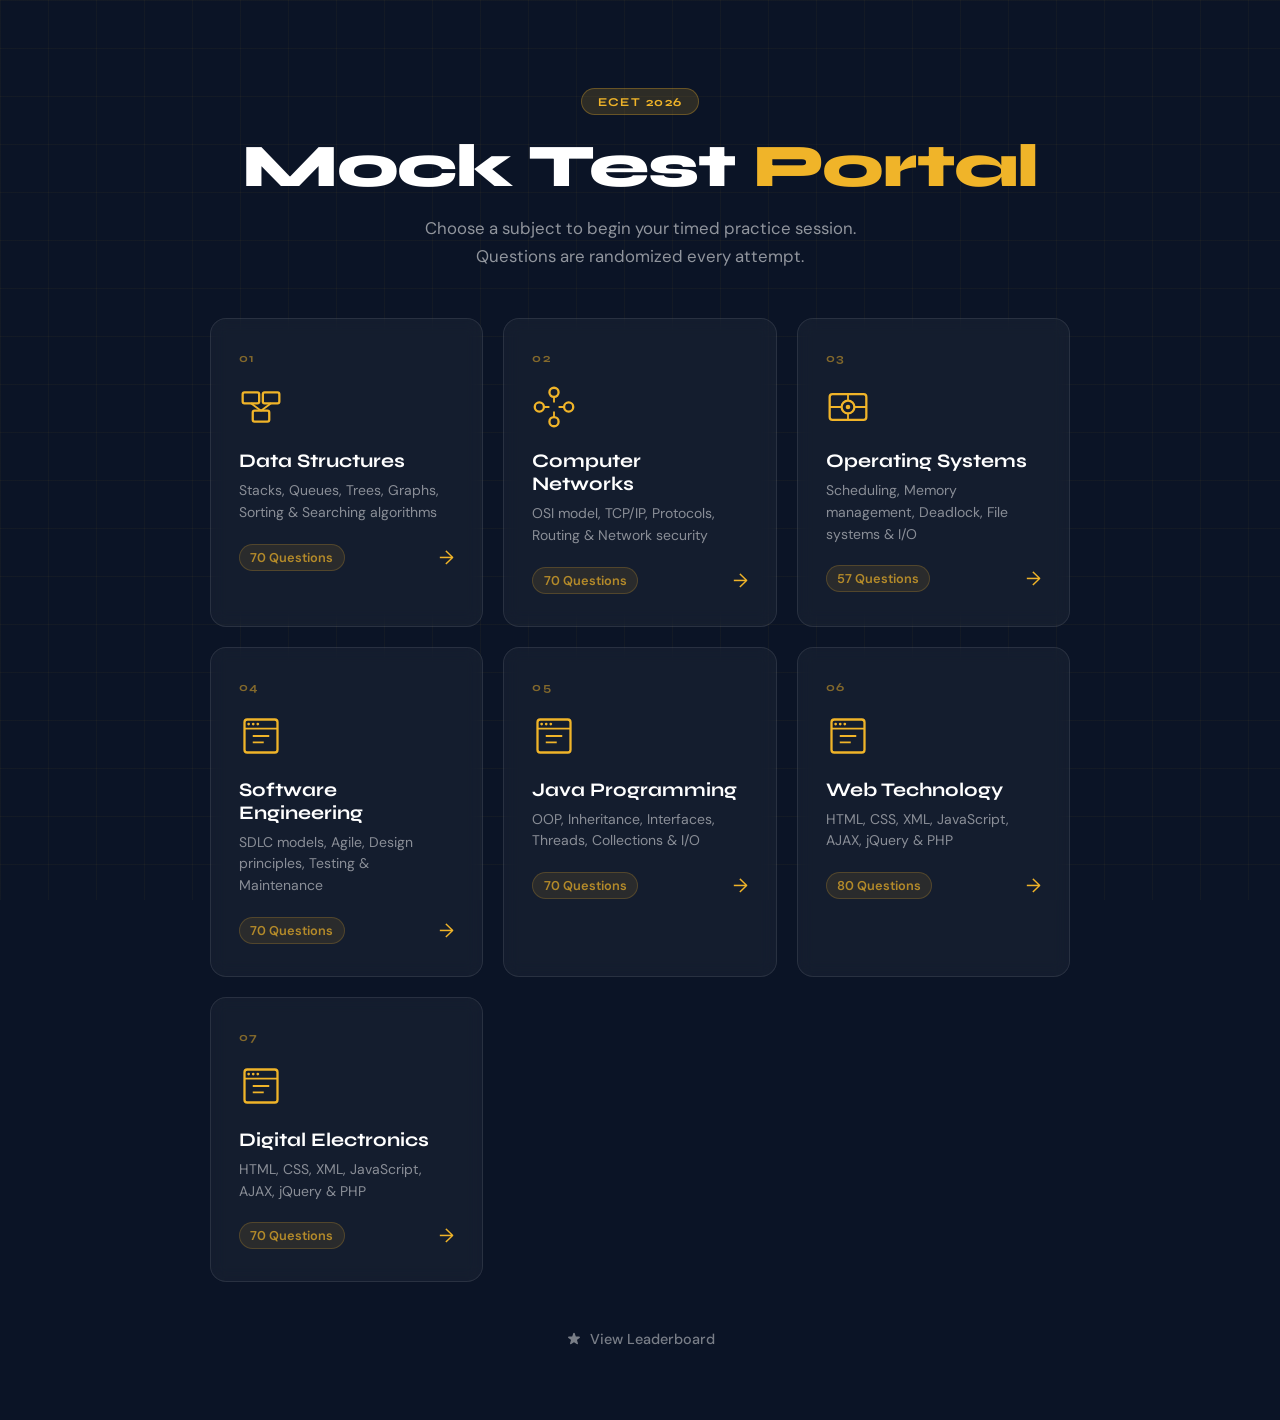
==== index.html @ fc07912e "Update index.html" ====
<!DOCTYPE html>
<html lang="en">
<head>
    <meta charset="UTF-8">
    <meta name="viewport" content="width=device-width, initial-scale=1.0">
    <title>ECET Mock Test 2026</title>
    <link rel="preconnect" href="https://fonts.googleapis.com">
    <link href="https://fonts.googleapis.com/css2?family=Syne:wght@400;600;700;800&family=DM+Sans:wght@300;400;500;600&display=swap" rel="stylesheet">
    <link rel="stylesheet" href="style.css">
</head>
<body class="home-body">

    <div class="grid-overlay"></div>

    <div class="home-container">

        <div class="home-header">
            <div class="badge-tag">ECET 2026</div>
            <h1 class="home-title">Mock Test <span class="accent">Portal</span></h1>
            <p class="home-subtitle">Choose a subject to begin your timed practice session. Questions are randomized every attempt.</p>
        </div>

        <div class="subject-grid">

            <a href="quiz.html?subject=ds" class="subject-card">
                <div class="card-number">01</div>
                <div class="card-icon">
                    <svg viewBox="0 0 48 48" fill="none" xmlns="http://www.w3.org/2000/svg">
                        <rect x="4" y="8" width="18" height="12" rx="2" stroke="currentColor" stroke-width="2.5"/>
                        <rect x="26" y="8" width="18" height="12" rx="2" stroke="currentColor" stroke-width="2.5"/>
                        <rect x="15" y="28" width="18" height="12" rx="2" stroke="currentColor" stroke-width="2.5"/>
                        <line x1="13" y1="20" x2="24" y2="28" stroke="currentColor" stroke-width="2"/>
                        <line x1="35" y1="20" x2="24" y2="28" stroke="currentColor" stroke-width="2"/>
                    </svg>
                </div>
                <div class="card-content">
                    <h2>Data Structures</h2>
                    <p>Stacks, Queues, Trees, Graphs, Sorting &amp; Searching algorithms</p>
                    <div class="card-meta">
                        <span class="q-count">70 Questions</span>
                        <span class="card-arrow">→</span>
                    </div>
                </div>
            </a>

            <a href="quiz.html?subject=cn" class="subject-card">
                <div class="card-number">02</div>
                <div class="card-icon">
                    <svg viewBox="0 0 48 48" fill="none" xmlns="http://www.w3.org/2000/svg">
                        <circle cx="8" cy="24" r="5" stroke="currentColor" stroke-width="2.5"/>
                        <circle cx="40" cy="24" r="5" stroke="currentColor" stroke-width="2.5"/>
                        <circle cx="24" cy="8" r="5" stroke="currentColor" stroke-width="2.5"/>
                        <circle cx="24" cy="40" r="5" stroke="currentColor" stroke-width="2.5"/>
                        <line x1="13" y1="24" x2="19" y2="24" stroke="currentColor" stroke-width="2"/>
                        <line x1="29" y1="24" x2="35" y2="24" stroke="currentColor" stroke-width="2"/>
                        <line x1="24" y1="13" x2="24" y2="19" stroke="currentColor" stroke-width="2"/>
                        <line x1="24" y1="29" x2="24" y2="35" stroke="currentColor" stroke-width="2"/>
                    </svg>
                </div>
                <div class="card-content">
                    <h2>Computer Networks</h2>
                    <p>OSI model, TCP/IP, Protocols, Routing &amp; Network security</p>
                    <div class="card-meta">
                        <span class="q-count">70 Questions</span>
                        <span class="card-arrow">→</span>
                    </div>
                </div>
            </a>

            <a href="quiz.html?subject=os" class="subject-card">
                <div class="card-number">03</div>
                <div class="card-icon">
                    <svg viewBox="0 0 48 48" fill="none" xmlns="http://www.w3.org/2000/svg">
                        <rect x="4" y="10" width="40" height="28" rx="3" stroke="currentColor" stroke-width="2.5"/>
                        <circle cx="24" cy="24" r="7" stroke="currentColor" stroke-width="2.5"/>
                        <circle cx="24" cy="24" r="2.5" fill="currentColor"/>
                        <line x1="24" y1="10" x2="24" y2="17" stroke="currentColor" stroke-width="2"/>
                        <line x1="24" y1="31" x2="24" y2="38" stroke="currentColor" stroke-width="2"/>
                        <line x1="4" y1="24" x2="17" y2="24" stroke="currentColor" stroke-width="2"/>
                        <line x1="31" y1="24" x2="44" y2="24" stroke="currentColor" stroke-width="2"/>
                    </svg>
                </div>
                <div class="card-content">
                    <h2>Operating Systems</h2>
                    <p>Scheduling, Memory management, Deadlock, File systems &amp; I/O</p>
                    <div class="card-meta">
                        <span class="q-count">57 Questions</span>
                        <span class="card-arrow">→</span>
                    </div>
                </div>
            </a>

            <a href="quiz.html?subject=se" class="subject-card">
                <div class="card-number">04</div>
                <div class="card-icon">
                    <svg viewBox="0 0 48 48" fill="none" xmlns="http://www.w3.org/2000/svg">
                        <rect x="6" y="6" width="36" height="36" rx="3" stroke="currentColor" stroke-width="2.5"/>
                        <line x1="6" y1="16" x2="42" y2="16" stroke="currentColor" stroke-width="2"/>
                        <line x1="15" y1="24" x2="33" y2="24" stroke="currentColor" stroke-width="2"/>
                        <line x1="15" y1="31" x2="27" y2="31" stroke="currentColor" stroke-width="2"/>
                        <circle cx="10.5" cy="11" r="1.5" fill="currentColor"/>
                        <circle cx="15.5" cy="11" r="1.5" fill="currentColor"/>
                        <circle cx="20.5" cy="11" r="1.5" fill="currentColor"/>
                    </svg>
                </div>
                <div class="card-content">
                    <h2>Software Engineering</h2>
                    <p>SDLC models, Agile, Design principles, Testing &amp; Maintenance</p>
                    <div class="card-meta">
                        <span class="q-count">70 Questions</span>
                        <span class="card-arrow">→</span>
                    </div>
                </div>
            </a>

            <a href="quiz.html?subject=java" class="subject-card">
                <div class="card-number">05</div>
                <div class="card-icon">
                    <svg viewBox="0 0 48 48" fill="none" xmlns="http://www.w3.org/2000/svg">
                        <rect x="6" y="6" width="36" height="36" rx="3" stroke="currentColor" stroke-width="2.5"/>
                        <line x1="6" y1="16" x2="42" y2="16" stroke="currentColor" stroke-width="2"/>
                        <line x1="15" y1="24" x2="33" y2="24" stroke="currentColor" stroke-width="2"/>
                        <line x1="15" y1="31" x2="27" y2="31" stroke="currentColor" stroke-width="2"/>
                        <circle cx="10.5" cy="11" r="1.5" fill="currentColor"/>
                        <circle cx="15.5" cy="11" r="1.5" fill="currentColor"/>
                        <circle cx="20.5" cy="11" r="1.5" fill="currentColor"/>
                    </svg>
                </div>
                <div class="card-content">
                    <h2>Java Programming</h2>
                    <p>OOP, Inheritance, Interfaces, Threads, Collections &amp; I/O</p>
                    <div class="card-meta">
                        <span class="q-count">70 Questions</span>
                        <span class="card-arrow">→</span>
                    </div>
                </div>
            </a>

            <a href="quiz.html?subject=wt" class="subject-card">
                <div class="card-number">06</div>
                <div class="card-icon">
                    <svg viewBox="0 0 48 48" fill="none" xmlns="http://www.w3.org/2000/svg">
                        <rect x="6" y="6" width="36" height="36" rx="3" stroke="currentColor" stroke-width="2.5"/>
                        <line x1="6" y1="16" x2="42" y2="16" stroke="currentColor" stroke-width="2"/>
                        <line x1="15" y1="24" x2="33" y2="24" stroke="currentColor" stroke-width="2"/>
                        <line x1="15" y1="31" x2="27" y2="31" stroke="currentColor" stroke-width="2"/>
                        <circle cx="10.5" cy="11" r="1.5" fill="currentColor"/>
                        <circle cx="15.5" cy="11" r="1.5" fill="currentColor"/>
                        <circle cx="20.5" cy="11" r="1.5" fill="currentColor"/>
                    </svg>
                </div>
                <div class="card-content">
                    <h2>Web Technology</h2>
                    <p>HTML, CSS, XML, JavaScript, AJAX, jQuery &amp; PHP</p>
                    <div class="card-meta">
                        <span class="q-count">80 Questions</span>
                        <span class="card-arrow">→</span>
                    </div>
                </div>
            </a>

            <a href="quiz.html?subject=de" class="subject-card">
                <div class="card-number">07</div>
                <div class="card-icon">
                    <svg viewBox="0 0 48 48" fill="none" xmlns="http://www.w3.org/2000/svg">
                        <rect x="6" y="6" width="36" height="36" rx="3" stroke="currentColor" stroke-width="2.5"/>
                        <line x1="6" y1="16" x2="42" y2="16" stroke="currentColor" stroke-width="2"/>
                        <line x1="15" y1="24" x2="33" y2="24" stroke="currentColor" stroke-width="2"/>
                        <line x1="15" y1="31" x2="27" y2="31" stroke="currentColor" stroke-width="2"/>
                        <circle cx="10.5" cy="11" r="1.5" fill="currentColor"/>
                        <circle cx="15.5" cy="11" r="1.5" fill="currentColor"/>
                        <circle cx="20.5" cy="11" r="1.5" fill="currentColor"/>
                    </svg>
                </div>
                <div class="card-content">
                    <h2>Digital Electronics</h2>
                    <p>HTML, CSS, XML, JavaScript, AJAX, jQuery &amp; PHP</p>
                    <div class="card-meta">
                        <span class="q-count">70 Questions</span>
                        <span class="card-arrow">→</span>
                    </div>
                </div>
            </a>

        </div>

        <div class="home-footer">
            <a href="leaderboard.html" class="leaderboard-link">
                <svg viewBox="0 0 20 20" fill="currentColor" width="16" height="16"><path d="M9.049 2.927c.3-.921 1.603-.921 1.902 0l1.07 3.292a1 1 0 00.95.69h3.462c.969 0 1.371 1.24.588 1.81l-2.8 2.034a1 1 0 00-.364 1.118l1.07 3.292c.3.921-.755 1.688-1.54 1.118l-2.8-2.034a1 1 0 00-1.175 0l-2.8 2.034c-.784.57-1.838-.197-1.539-1.118l1.07-3.292a1 1 0 00-.364-1.118L2.98 8.72c-.783-.57-.38-1.81.588-1.81h3.461a1 1 0 00.951-.69l1.07-3.292z"/></svg>
                View Leaderboard
            </a>
        </div>

    </div>

    <script>
        // Staggered card entrance animation
        document.querySelectorAll('.subject-card').forEach((card, i) => {
            card.style.animationDelay = `${i * 0.12}s`;
        });
    </script>
</body>
</html>
---- style.css ----
/* ============================================================
   ECET Mock Test — Style System
   Aesthetic: Academic Precision × Modern Tech
   Fonts: Syne (display) + DM Sans (body)
   Colors: Midnight navy + Amber gold accent
   ============================================================ */

:root {
    --navy-900: #0b1426;
    --navy-800: #112240;
    --navy-700: #1a3358;
    --navy-600: #234475;
    --navy-500: #2d5590;
    --navy-400: #4a7ab5;
    --gold:     #f0b429;
    --gold-lt:  #ffd166;
    --cream:    #f9f6f0;
    --white:    #ffffff;
    --gray-50:  #f8fafc;
    --gray-100: #f0f4f8;
    --gray-200: #e2e8f0;
    --gray-300: #cbd5e1;
    --gray-500: #64748b;
    --gray-700: #334155;
    --green:    #16a34a;
    --green-bg: #dcfce7;
    --red:      #dc2626;
    --red-bg:   #fee2e2;
    --shadow-sm: 0 1px 3px rgba(11,20,38,.08), 0 1px 2px rgba(11,20,38,.06);
    --shadow-md: 0 4px 16px rgba(11,20,38,.12), 0 2px 6px rgba(11,20,38,.08);
    --shadow-lg: 0 12px 40px rgba(11,20,38,.18), 0 4px 12px rgba(11,20,38,.1);
    --radius-sm: 6px;
    --radius-md: 10px;
    --radius-lg: 16px;
    --radius-xl: 24px;
}

*, *::before, *::after {
    box-sizing: border-box;
    margin: 0;
    padding: 0;
}

html { scroll-behavior: smooth; }

body {
    font-family: 'DM Sans', -apple-system, sans-serif;
    background: var(--navy-900);
    min-height: 100vh;
    color: var(--gray-700);
    -webkit-font-smoothing: antialiased;
}

/* ── Grid overlay background ─────────────────────────────── */
.grid-overlay {
    position: fixed;
    inset: 0;
    background-image:
        linear-gradient(rgba(240,180,41,0.04) 1px, transparent 1px),
        linear-gradient(90deg, rgba(240,180,41,0.04) 1px, transparent 1px);
    background-size: 48px 48px;
    pointer-events: none;
    z-index: 0;
}

/* ── HOME PAGE ───────────────────────────────────────────── */
.home-body {
    display: flex;
    align-items: flex-start;
    justify-content: center;
    padding: 3rem 1.5rem 4rem;
}

.home-container {
    position: relative;
    z-index: 1;
    max-width: 860px;
    width: 100%;
}

.home-header {
    text-align: center;
    padding: 2.5rem 0 3rem;
    animation: fadeUp 0.5s ease both;
}

.badge-tag {
    display: inline-block;
    background: rgba(240,180,41,0.15);
    color: var(--gold);
    border: 1px solid rgba(240,180,41,0.3);
    font-family: 'Syne', sans-serif;
    font-size: 0.75rem;
    font-weight: 700;
    letter-spacing: 0.12em;
    text-transform: uppercase;
    padding: 0.35rem 1rem;
    border-radius: 100px;
    margin-bottom: 1.25rem;
}

.home-title {
    font-family: 'Syne', sans-serif;
    font-size: clamp(2.4rem, 5vw, 3.8rem);
    font-weight: 800;
    color: var(--white);
    line-height: 1.05;
    letter-spacing: -0.02em;
    margin-bottom: 1rem;
}

.home-title .accent {
    color: var(--gold);
    position: relative;
}

.home-subtitle {
    font-size: 1.05rem;
    color: rgba(255,255,255,0.55);
    max-width: 440px;
    margin: 0 auto;
    line-height: 1.65;
}

/* ── Subject Cards ───────────────────────────────────────── */
.subject-grid {
    display: grid;
    grid-template-columns: repeat(auto-fit, minmax(250px, 1fr));
    gap: 1.25rem;
    margin-bottom: 2.5rem;
}

.subject-card {
    position: relative;
    background: rgba(255,255,255,0.04);
    border: 1px solid rgba(255,255,255,0.09);
    border-radius: var(--radius-lg);
    padding: 2rem 1.75rem;
    text-decoration: none;
    color: var(--white);
    display: flex;
    flex-direction: column;
    gap: 1.25rem;
    overflow: hidden;
    transition: transform 0.25s ease, border-color 0.25s ease, background 0.25s ease;
    animation: fadeUp 0.5s ease both;
    backdrop-filter: blur(8px);
}

.subject-card::before {
    content: '';
    position: absolute;
    top: 0; left: 0; right: 0;
    height: 3px;
    background: linear-gradient(90deg, var(--gold), var(--gold-lt));
    opacity: 0;
    transition: opacity 0.25s ease;
}

.subject-card:hover {
    transform: translateY(-5px);
    border-color: rgba(240,180,41,0.3);
    background: rgba(255,255,255,0.07);
}

.subject-card:hover::before { opacity: 1; }

.card-number {
    font-family: 'Syne', sans-serif;
    font-size: 0.75rem;
    font-weight: 700;
    letter-spacing: 0.1em;
    color: rgba(240,180,41,0.5);
}

.card-icon {
    width: 44px;
    height: 44px;
    color: var(--gold);
}
.card-icon svg { width: 100%; height: 100%; }

.card-content h2 {
    font-family: 'Syne', sans-serif;
    font-size: 1.2rem;
    font-weight: 700;
    color: var(--white);
    margin-bottom: 0.5rem;
}

.card-content p {
    font-size: 0.875rem;
    color: rgba(255,255,255,0.5);
    line-height: 1.55;
    margin-bottom: 1.25rem;
}

.card-meta {
    display: flex;
    align-items: center;
    justify-content: space-between;
}

.q-count {
    font-size: 0.8rem;
    font-weight: 600;
    color: rgba(240,180,41,0.7);
    background: rgba(240,180,41,0.1);
    padding: 0.25rem 0.65rem;
    border-radius: 100px;
    border: 1px solid rgba(240,180,41,0.2);
}

.card-arrow {
    font-size: 1.2rem;
    color: var(--gold);
    transition: transform 0.2s ease;
}
.subject-card:hover .card-arrow { transform: translateX(4px); }

.home-footer {
    text-align: center;
}

.leaderboard-link {
    display: inline-flex;
    align-items: center;
    gap: 0.5rem;
    color: rgba(255,255,255,0.45);
    text-decoration: none;
    font-size: 0.9rem;
    font-weight: 500;
    transition: color 0.2s;
    padding: 0.5rem 1rem;
    border-radius: var(--radius-sm);
}
.leaderboard-link:hover { color: var(--gold); }

/* ── QUIZ PAGE LAYOUT ────────────────────────────────────── */
body:not(.home-body) {
    padding: 2rem 1rem 4rem;
    display: block;
    background: var(--gray-50);
}

.container {
    max-width: 780px;
    width: 100%;
    margin: 0 auto;
}

/* ── Header (quiz) ───────────────────────────────────────── */
header {
    background: var(--navy-900);
    border-radius: var(--radius-lg);
    padding: 1.75rem 2rem 1.5rem;
    margin-bottom: 2rem;
    box-shadow: var(--shadow-lg);
    position: relative;
    overflow: hidden;
}

header::after {
    content: '';
    position: absolute;
    top: 0; right: 0;
    width: 200px; height: 200px;
    background: radial-gradient(circle at top right, rgba(240,180,41,0.12), transparent 70%);
    pointer-events: none;
}

.back-link {
    display: inline-block;
    color: rgba(255,255,255,0.4);
    text-decoration: none;
    font-size: 0.85rem;
    font-weight: 500;
    margin-bottom: 1rem;
    transition: color 0.2s;
}
.back-link:hover { color: var(--gold); }

.header-inner h1 {
    font-family: 'Syne', sans-serif;
    font-size: 1.6rem;
    font-weight: 800;
    color: var(--white);
    letter-spacing: -0.02em;
    margin-bottom: 0.25rem;
}

.header-inner p {
    color: rgba(255,255,255,0.5);
    font-size: 0.9rem;
    margin-bottom: 1.25rem;
}

.progress-bar-wrap {
    display: flex;
    align-items: center;
    gap: 1rem;
}

.progress-bar-track {
    flex: 1;
    height: 6px;
    background: rgba(255,255,255,0.1);
    border-radius: 100px;
    overflow: hidden;
}

.progress-bar-fill {
    height: 100%;
    background: linear-gradient(90deg, var(--gold), var(--gold-lt));
    border-radius: 100px;
    width: 0%;
    transition: width 0.4s ease;
}

.progress-text {
    color: rgba(255,255,255,0.45);
    font-size: 0.8rem;
    font-weight: 500;
    white-space: nowrap;
}

/* ── Question Cards ──────────────────────────────────────── */
.question-card {
    background: var(--white);
    border-radius: var(--radius-md);
    padding: 1.75rem;
    margin-bottom: 1.25rem;
    box-shadow: var(--shadow-sm);
    border: 1px solid var(--gray-100);
    border-left: 4px solid var(--navy-500);
    animation: fadeUp 0.4s ease both;
    transition: box-shadow 0.2s, transform 0.2s;
}

.question-card:hover {
    box-shadow: var(--shadow-md);
    transform: translateY(-1px);
}

.question-title {
    font-family: 'Syne', sans-serif;
    font-size: 1rem;
    font-weight: 600;
    color: var(--navy-800);
    margin-bottom: 1.1rem;
    line-height: 1.5;
}

.option-label {
    display: flex;
    align-items: center;
    padding: 0.75rem 1rem;
    margin-bottom: 0.5rem;
    border: 1.5px solid var(--gray-200);
    border-radius: var(--radius-sm);
    cursor: pointer;
    font-size: 0.95rem;
    color: var(--gray-700);
    transition: background 0.15s, border-color 0.15s;
    background: var(--gray-50);
    user-select: none;
}

.option-label:hover {
    background: #eef4ff;
    border-color: var(--navy-400);
    color: var(--navy-800);
}

.option-label input[type="radio"] {
    margin-right: 12px;
    accent-color: var(--navy-600);
    transform: scale(1.2);
    cursor: pointer;
    flex-shrink: 0;
}

.option-label:has(input:checked) {
    background: #e8f0ff;
    border-color: var(--navy-600);
    color: var(--navy-800);
    font-weight: 500;
}

/* ── Actions / Submit ────────────────────────────────────── */
.actions {
    margin-top: 2rem;
    padding-top: 2rem;
    border-top: 1px solid var(--gray-200);
}

.btn {
    display: inline-flex;
    align-items: center;
    justify-content: center;
    gap: 0.6rem;
    padding: 0.9rem 2rem;
    border: none;
    border-radius: var(--radius-md);
    font-family: 'Syne', sans-serif;
    font-size: 1rem;
    font-weight: 700;
    letter-spacing: 0.02em;
    cursor: pointer;
    transition: all 0.2s ease;
    text-decoration: none;
    width: 100%;
}

.primary-btn {
    background: linear-gradient(135deg, var(--navy-700), var(--navy-600));
    color: var(--white);
    box-shadow: 0 4px 16px rgba(11,20,38,0.25);
}

.primary-btn:hover {
    background: linear-gradient(135deg, var(--navy-600), var(--navy-500));
    transform: translateY(-2px);
    box-shadow: 0 8px 24px rgba(11,20,38,0.3);
}

.secondary-btn {
    background: var(--gray-100);
    color: var(--gray-700);
    border: 1.5px solid var(--gray-200);
}

.secondary-btn:hover {
    background: var(--gray-200);
    transform: translateY(-1px);
}

/* ── Result Page ─────────────────────────────────────────── */
.score-display {
    text-align: center;
    margin: 2.5rem 0;
}

.score-display .score-number {
    font-family: 'Syne', sans-serif;
    font-size: clamp(3rem, 8vw, 5rem);
    font-weight: 800;
    color: var(--navy-800);
    display: block;
    line-height: 1;
}

.score-display .score-label {
    font-size: 0.9rem;
    color: var(--gray-500);
    margin-top: 0.5rem;
    font-weight: 500;
}

.score-badge {
    display: inline-block;
    font-family: 'Syne', sans-serif;
    font-size: 0.8rem;
    font-weight: 700;
    letter-spacing: 0.08em;
    text-transform: uppercase;
    padding: 0.4rem 1rem;
    border-radius: 100px;
    margin-top: 0.75rem;
}
.score-badge.great { background: var(--green-bg); color: var(--green); }
.score-badge.good  { background: #fef9c3; color: #854d0e; }
.score-badge.retry { background: var(--red-bg); color: var(--red); }

.result-form {
    background: var(--gray-50);
    border: 1.5px solid var(--gray-200);
    border-radius: var(--radius-md);
    padding: 1.75rem;
    margin: 1.5rem 0;
}

.result-form label {
    display: block;
    font-weight: 600;
    color: var(--navy-800);
    margin-bottom: 0.75rem;
    font-size: 0.95rem;
}

.name-input {
    width: 100%;
    padding: 0.85rem 1rem;
    font-family: 'DM Sans', sans-serif;
    font-size: 1rem;
    border: 1.5px solid var(--gray-200);
    border-radius: var(--radius-sm);
    outline: none;
    transition: border-color 0.2s;
    background: var(--white);
    color: var(--gray-700);
    margin-bottom: 1.25rem;
}
.name-input:focus { border-color: var(--navy-500); }

/* ── Page Container (non-home) ───────────────────────────── */
.page-container {
    max-width: 800px;
    width: 100%;
    margin: 0 auto;
    background: var(--white);
    border-radius: var(--radius-lg);
    box-shadow: var(--shadow-lg);
    overflow: hidden;
}

.page-header {
    background: var(--navy-900);
    padding: 2rem 2.5rem;
    position: relative;
    overflow: hidden;
}

.page-header::after {
    content: '';
    position: absolute;
    bottom: -30px; right: -30px;
    width: 180px; height: 180px;
    background: radial-gradient(circle, rgba(240,180,41,0.15), transparent 70%);
    pointer-events: none;
}

.page-header h1 {
    font-family: 'Syne', sans-serif;
    font-size: 1.75rem;
    font-weight: 800;
    color: var(--white);
    letter-spacing: -0.02em;
}

.page-header p {
    color: rgba(255,255,255,0.5);
    margin-top: 0.4rem;
    font-size: 0.9rem;
}

.page-body {
    padding: 2rem 2.5rem;
}

/* ── Leaderboard Table ───────────────────────────────────── */
table {
    width: 100%;
    border-collapse: separate;
    border-spacing: 0;
    border-radius: var(--radius-md);
    overflow: hidden;
    margin-top: 1.5rem;
    border: 1.5px solid var(--gray-200);
}

th, td {
    padding: 1rem 1.25rem;
    text-align: left;
    font-size: 0.9rem;
}

th {
    background: var(--navy-800);
    color: rgba(255,255,255,0.8);
    font-family: 'Syne', sans-serif;
    font-weight: 600;
    font-size: 0.8rem;
    letter-spacing: 0.05em;
    text-transform: uppercase;
}

td { border-bottom: 1px solid var(--gray-100); color: var(--gray-700); }

tr:last-child td { border-bottom: none; }

tr.user-row {
    cursor: pointer;
    transition: background 0.15s;
}
tr.user-row:hover { background: var(--gray-50); }

.rank-cell {
    font-family: 'Syne', sans-serif;
    font-weight: 700;
    color: var(--navy-600);
}

.rank-1 .rank-cell { color: #d4a017; }
.rank-2 .rank-cell { color: var(--gray-500); }
.rank-3 .rank-cell { color: #b87333; }

.subject-chip {
    display: inline-block;
    background: var(--gray-100);
    color: var(--gray-500);
    font-size: 0.75rem;
    font-weight: 500;
    padding: 0.2rem 0.6rem;
    border-radius: 100px;
}

/* ── Analysis Section ────────────────────────────────────── */
.analysis-wrapper {
    display: none;
    margin-top: 2.5rem;
    padding-top: 2rem;
    border-top: 2px dashed var(--gray-200);
    animation: fadeUp 0.4s ease both;
}

.analysis-wrapper.show { display: block; }

.analysis-wrapper h2 {
    font-family: 'Syne', sans-serif;
    font-size: 1.15rem;
    font-weight: 700;
    color: var(--navy-800);
    margin-bottom: 1.25rem;
}

.tabs {
    display: flex;
    gap: 8px;
    margin-bottom: 1.5rem;
    flex-wrap: wrap;
}

.tab-btn {
    padding: 0.5rem 1.1rem;
    border: 1.5px solid var(--gray-200);
    background: var(--white);
    color: var(--gray-500);
    border-radius: 100px;
    cursor: pointer;
    font-family: 'DM Sans', sans-serif;
    font-weight: 600;
    font-size: 0.875rem;
    transition: all 0.2s;
}

.tab-btn.active {
    background: var(--navy-800);
    color: var(--white);
    border-color: var(--navy-800);
}

.tab-btn:hover:not(.active) {
    border-color: var(--navy-400);
    color: var(--navy-600);
}

/* ── Analysis Cards ──────────────────────────────────────── */
.analysis-card {
    background: var(--white);
    border: 1.5px solid var(--gray-100);
    border-radius: var(--radius-md);
    padding: 1.5rem;
    margin-bottom: 1rem;
    box-shadow: var(--shadow-sm);
    border-left: 4px solid var(--navy-400);
}

/* ── Option states (analysis) ────────────────────────────── */
.opt-correct {
    background: var(--green-bg) !important;
    border-color: #86efac !important;
    color: #14532d !important;
    font-weight: 600;
}
.opt-wrong {
    background: var(--red-bg) !important;
    border-color: #fca5a5 !important;
    color: #7f1d1d !important;
    font-weight: 600;
}
.opt-gray {
    background: var(--gray-100) !important;
    border-color: var(--gray-200) !important;
    color: var(--gray-500) !important;
}

/* ── Animations ──────────────────────────────────────────── */
@keyframes fadeUp {
    from { opacity: 0; transform: translateY(18px); }
    to   { opacity: 1; transform: translateY(0); }
}

/* ── Responsive ──────────────────────────────────────────── */
@media (max-width: 600px) {
    .home-body { padding: 2rem 1rem 3rem; }
    .subject-grid { grid-template-columns: 1fr; }
    .page-header { padding: 1.5rem; }
    .page-body { padding: 1.25rem 1.5rem; }
    header { padding: 1.25rem 1.25rem 1rem; }
    .question-card { padding: 1.25rem; }
    .btn { font-size: 0.95rem; }
}
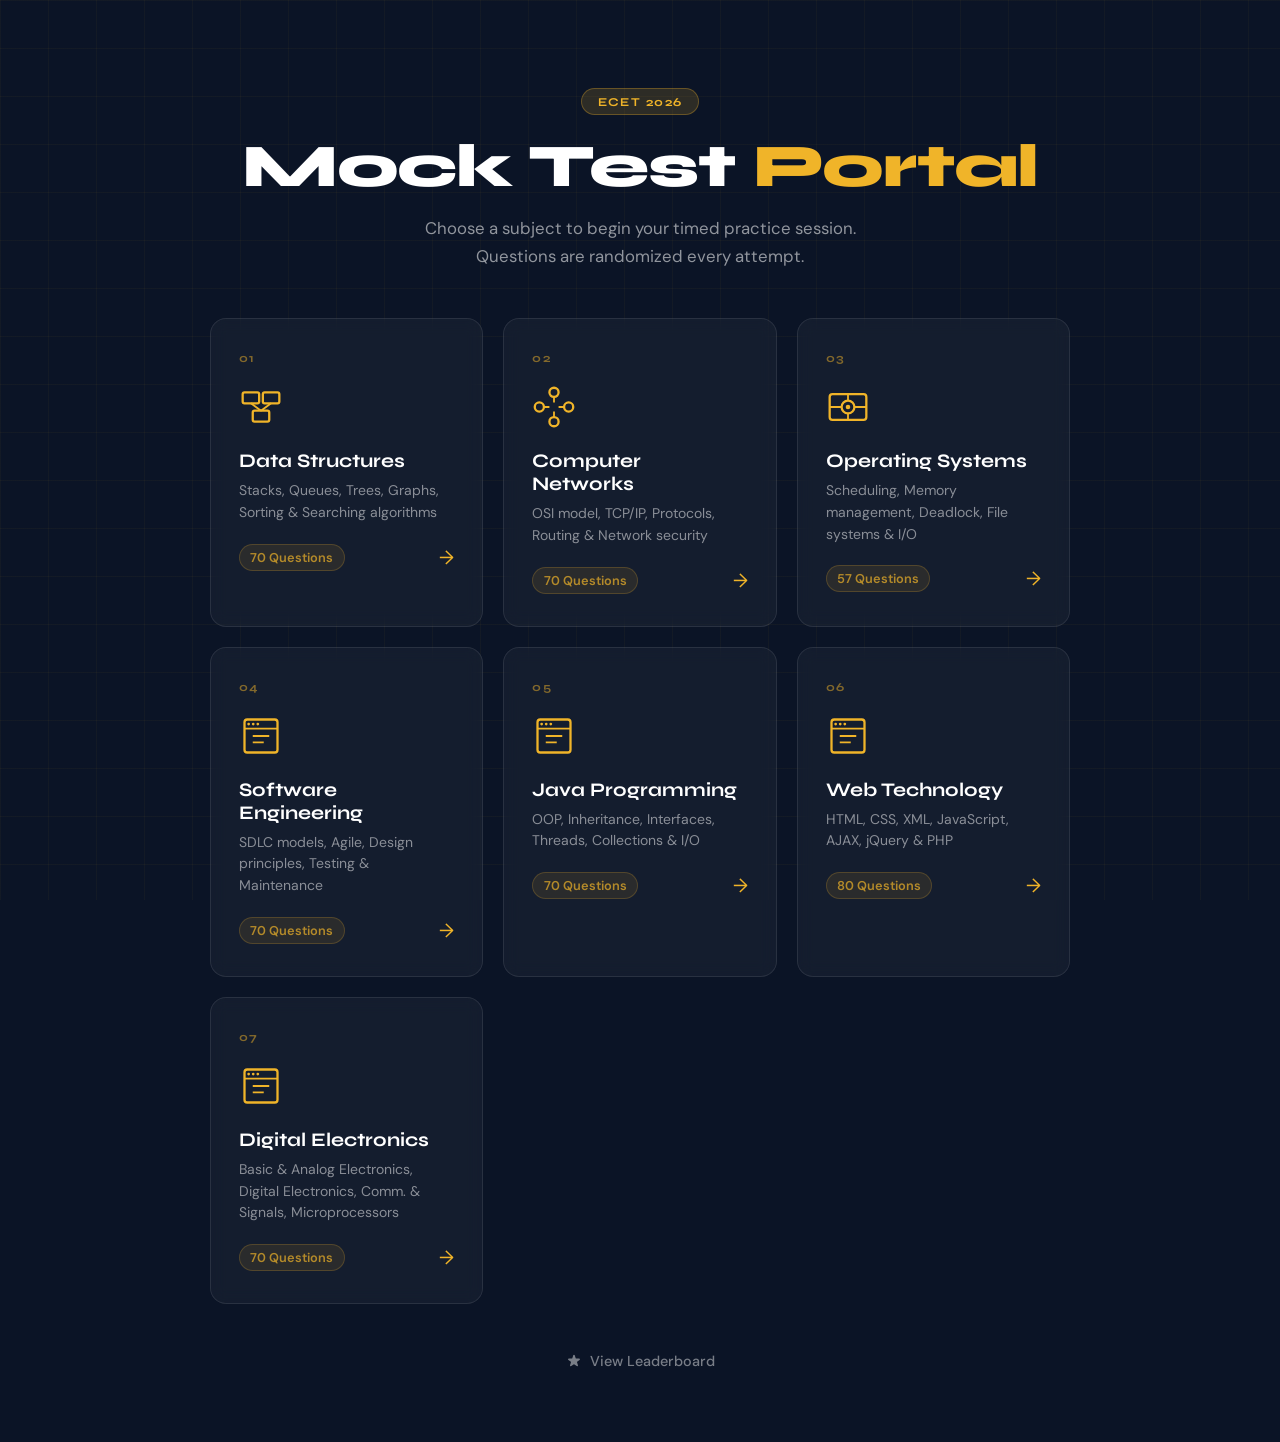
==== commit 5e571530: "Update index.html" ====
--- a/index.html
+++ b/index.html
@@ -174,7 +174,7 @@
                 </div>
                 <div class="card-content">
                     <h2>Digital Electronics</h2>
-                    <p>HTML, CSS, XML, JavaScript, AJAX, jQuery &amp; PHP</p>
+                    <p>Basic &amp; Analog Electronics, Digital Electronics, Comm. &amp; Signals, Microprocessors</p>
                     <div class="card-meta">
                         <span class="q-count">70 Questions</span>
                         <span class="card-arrow">→</span>
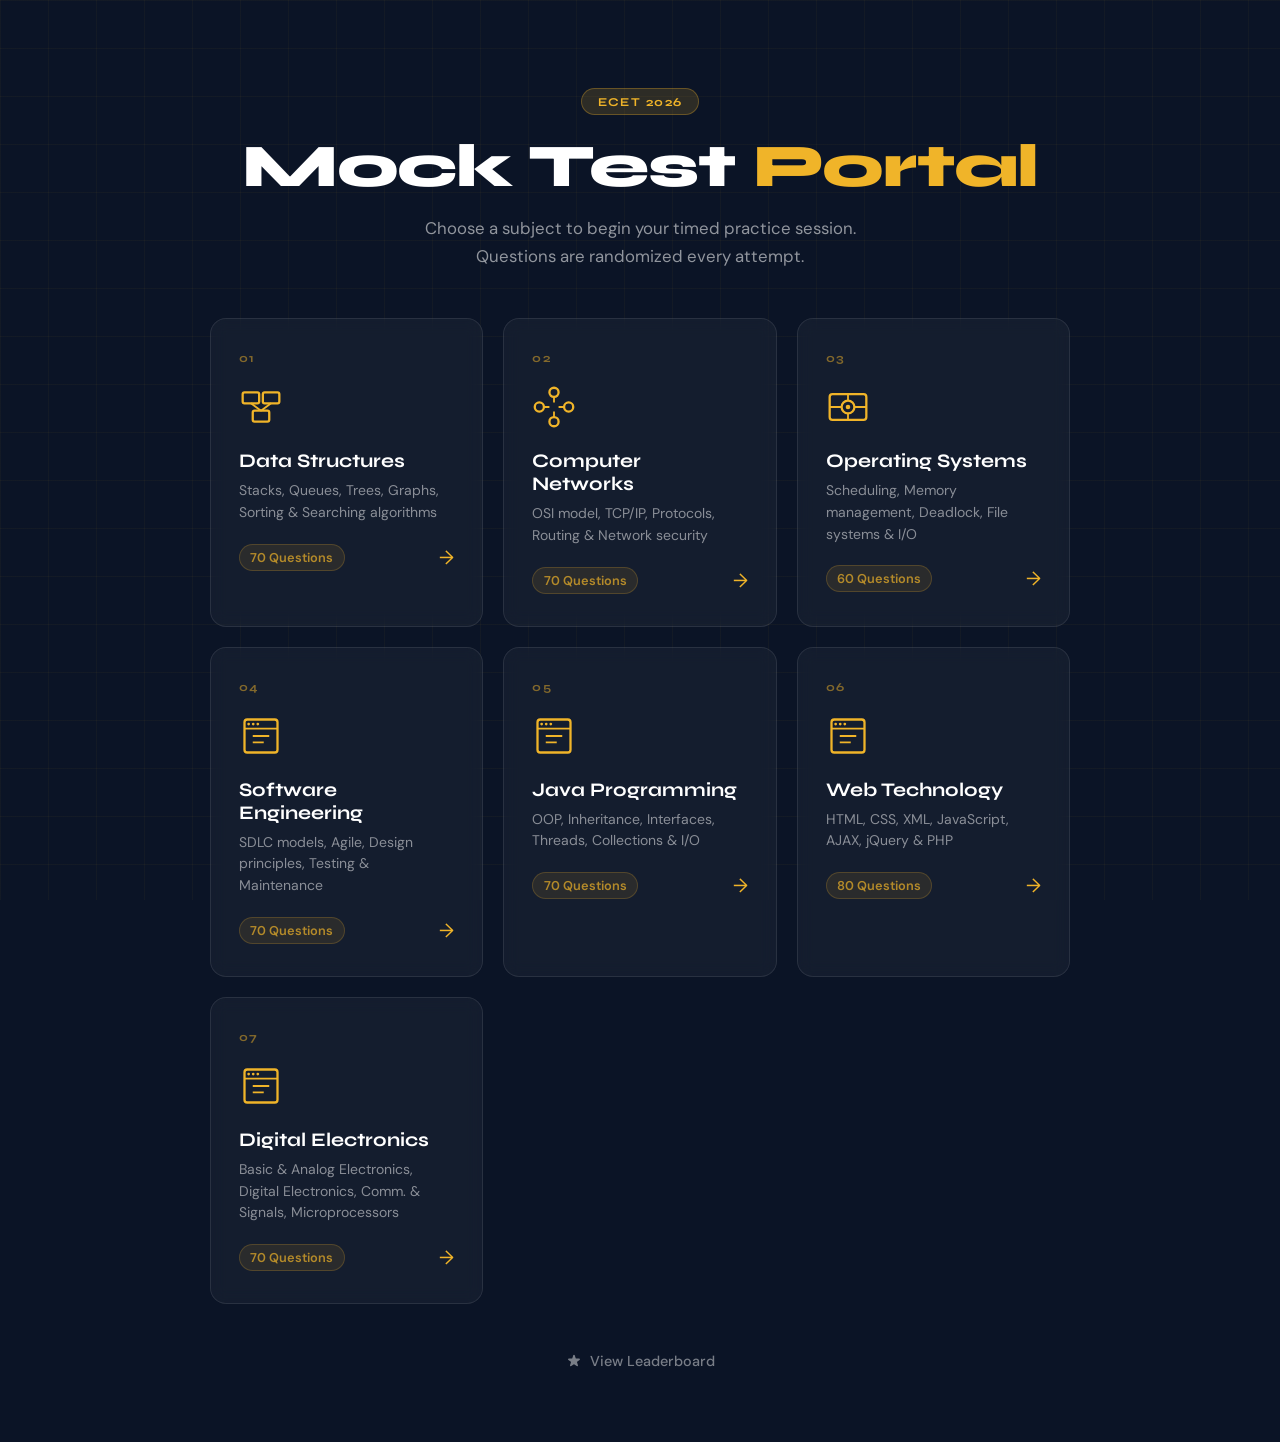
==== commit f20ed89a: "Update index.html" ====
--- a/index.html
+++ b/index.html
@@ -84,7 +84,7 @@
                     <h2>Operating Systems</h2>
                     <p>Scheduling, Memory management, Deadlock, File systems &amp; I/O</p>
                     <div class="card-meta">
-                        <span class="q-count">57 Questions</span>
+                        <span class="q-count">60 Questions</span>
                         <span class="card-arrow">→</span>
                     </div>
                 </div>
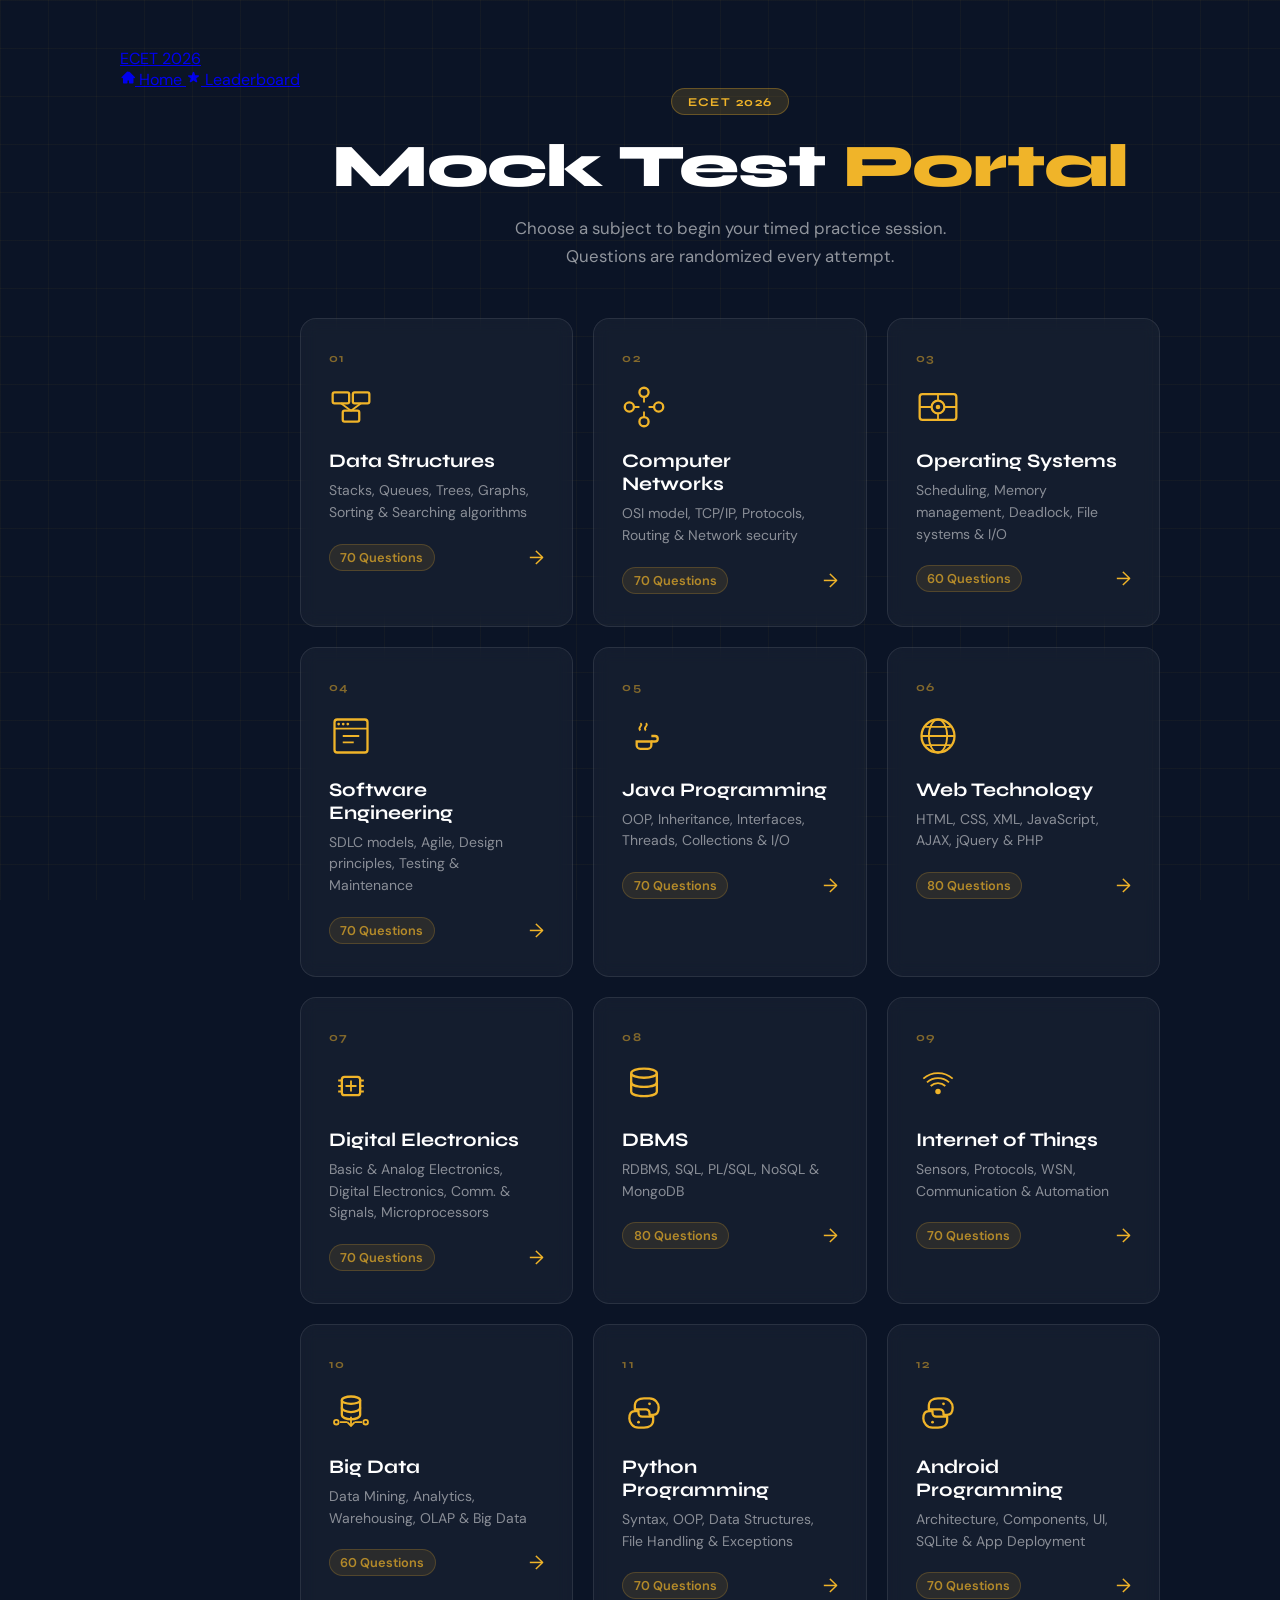
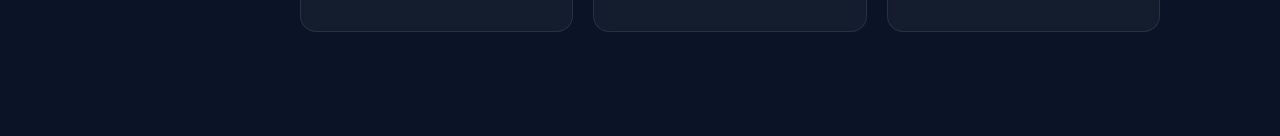
==== commit 5ed78eb1: "Update index.html" ====
--- a/index.html
+++ b/index.html
@@ -10,6 +10,22 @@
 </head>
 <body class="home-body">
 
+    <nav class="site-nav">
+        <div class="site-nav-inner">
+            <a href="index.html" class="site-nav-logo">ECET <span>2026</span></a>
+            <div class="site-nav-links">
+                <a href="index.html" class="nav-link active">
+                    <svg viewBox="0 0 20 20" fill="currentColor" width="15" height="15"><path d="M10.707 2.293a1 1 0 00-1.414 0l-7 7a1 1 0 001.414 1.414L4 10.414V17a1 1 0 001 1h4a1 1 0 001-1v-3h2v3a1 1 0 001 1h4a1 1 0 001-1v-6.586l.293.293a1 1 0 001.414-1.414l-7-7z"/></svg>
+                    Home
+                </a>
+                <a href="leaderboard.html" class="nav-link">
+                    <svg viewBox="0 0 20 20" fill="currentColor" width="15" height="15"><path d="M9.049 2.927c.3-.921 1.603-.921 1.902 0l1.07 3.292a1 1 0 00.95.69h3.462c.969 0 1.371 1.24.588 1.81l-2.8 2.034a1 1 0 00-.364 1.118l1.07 3.292c.3.921-.755 1.688-1.54 1.118l-2.8-2.034a1 1 0 00-1.175 0l-2.8 2.034c-.784.57-1.838-.197-1.539-1.118l1.07-3.292a1 1 0 00-.364-1.118L2.98 8.72c-.783-.57-.38-1.81.588-1.81h3.461a1 1 0 00.951-.69l1.07-3.292z"/></svg>
+                    Leaderboard
+                </a>
+            </div>
+        </div>
+    </nav>
+
     <div class="grid-overlay"></div>
 
     <div class="home-container">
@@ -117,13 +133,10 @@
                 <div class="card-number">05</div>
                 <div class="card-icon">
                     <svg viewBox="0 0 48 48" fill="none" xmlns="http://www.w3.org/2000/svg">
-                        <rect x="6" y="6" width="36" height="36" rx="3" stroke="currentColor" stroke-width="2.5"/>
-                        <line x1="6" y1="16" x2="42" y2="16" stroke="currentColor" stroke-width="2"/>
-                        <line x1="15" y1="24" x2="33" y2="24" stroke="currentColor" stroke-width="2"/>
-                        <line x1="15" y1="31" x2="27" y2="31" stroke="currentColor" stroke-width="2"/>
-                        <circle cx="10.5" cy="11" r="1.5" fill="currentColor"/>
-                        <circle cx="15.5" cy="11" r="1.5" fill="currentColor"/>
-                        <circle cx="20.5" cy="11" r="1.5" fill="currentColor"/>
+                        <path d="M16 30h16v4a4 4 0 01-4 4H20a4 4 0 01-4-4v-4z" stroke="currentColor" stroke-width="2.5"/>
+                        <path d="M32 30h4a3 3 0 000-6h-4" stroke="currentColor" stroke-width="2.5"/>
+                        <path d="M20 10c4 3-4 4 0 8" stroke="currentColor" stroke-width="2"/>
+                        <path d="M26 10c4 3-4 4 0 8" stroke="currentColor" stroke-width="2"/>
                     </svg>
                 </div>
                 <div class="card-content">
@@ -140,13 +153,10 @@
                 <div class="card-number">06</div>
                 <div class="card-icon">
                     <svg viewBox="0 0 48 48" fill="none" xmlns="http://www.w3.org/2000/svg">
-                        <rect x="6" y="6" width="36" height="36" rx="3" stroke="currentColor" stroke-width="2.5"/>
-                        <line x1="6" y1="16" x2="42" y2="16" stroke="currentColor" stroke-width="2"/>
-                        <line x1="15" y1="24" x2="33" y2="24" stroke="currentColor" stroke-width="2"/>
-                        <line x1="15" y1="31" x2="27" y2="31" stroke="currentColor" stroke-width="2"/>
-                        <circle cx="10.5" cy="11" r="1.5" fill="currentColor"/>
-                        <circle cx="15.5" cy="11" r="1.5" fill="currentColor"/>
-                        <circle cx="20.5" cy="11" r="1.5" fill="currentColor"/>
+                        <circle cx="24" cy="24" r="18" stroke="currentColor" stroke-width="2.5"/>
+                        <ellipse cx="24" cy="24" rx="10" ry="18" stroke="currentColor" stroke-width="2"/>
+                        <line x1="6" y1="24" x2="42" y2="24" stroke="currentColor" stroke-width="2"/>
+                        <path d="M10 14h28M10 34h28" stroke="currentColor" stroke-width="2"/>
                     </svg>
                 </div>
                 <div class="card-content">
@@ -163,13 +173,15 @@
                 <div class="card-number">07</div>
                 <div class="card-icon">
                     <svg viewBox="0 0 48 48" fill="none" xmlns="http://www.w3.org/2000/svg">
-                        <rect x="6" y="6" width="36" height="36" rx="3" stroke="currentColor" stroke-width="2.5"/>
-                        <line x1="6" y1="16" x2="42" y2="16" stroke="currentColor" stroke-width="2"/>
-                        <line x1="15" y1="24" x2="33" y2="24" stroke="currentColor" stroke-width="2"/>
-                        <line x1="15" y1="31" x2="27" y2="31" stroke="currentColor" stroke-width="2"/>
-                        <circle cx="10.5" cy="11" r="1.5" fill="currentColor"/>
-                        <circle cx="15.5" cy="11" r="1.5" fill="currentColor"/>
-                        <circle cx="20.5" cy="11" r="1.5" fill="currentColor"/>
+                        <rect x="14" y="14" width="20" height="20" rx="3" stroke="currentColor" stroke-width="2.5"/>
+                        <line x1="24" y1="18" x2="24" y2="30" stroke="currentColor" stroke-width="2"/>
+                        <line x1="18" y1="24" x2="30" y2="24" stroke="currentColor" stroke-width="2"/>
+                        <line x1="10" y1="18" x2="14" y2="18" stroke="currentColor" stroke-width="2"/>
+                        <line x1="10" y1="24" x2="14" y2="24" stroke="currentColor" stroke-width="2"/>
+                        <line x1="10" y1="30" x2="14" y2="30" stroke="currentColor" stroke-width="2"/>
+                        <line x1="34" y1="18" x2="38" y2="18" stroke="currentColor" stroke-width="2"/>
+                        <line x1="34" y1="24" x2="38" y2="24" stroke="currentColor" stroke-width="2"/>
+                        <line x1="34" y1="30" x2="38" y2="30" stroke="currentColor" stroke-width="2"/>
                     </svg>
                 </div>
                 <div class="card-content">
@@ -182,14 +194,113 @@
                 </div>
             </a>
 
+            <a href="quiz.html?subject=dbms" class="subject-card">
+                <div class="card-number">08</div>
+                <div class="card-icon">
+                    <svg viewBox="0 0 48 48" fill="none" xmlns="http://www.w3.org/2000/svg">
+                        <ellipse cx="24" cy="10" rx="14" ry="5" stroke="currentColor" stroke-width="2.5"/>
+                        <path d="M10 10v10c0 3 6 5 14 5s14-2 14-5V10" stroke="currentColor" stroke-width="2.5"/>
+                        <path d="M10 20v10c0 3 6 5 14 5s14-2 14-5V20" stroke="currentColor" stroke-width="2.5"/>
+                    </svg>
+                </div>
+                <div class="card-content">
+                    <h2>DBMS</h2>
+                    <p>RDBMS, SQL, PL/SQL, NoSQL &amp; MongoDB</p>
+                    <div class="card-meta">
+                        <span class="q-count">80 Questions</span>
+                        <span class="card-arrow">→</span>
+                    </div>
+                </div>
+            </a>
+
+            <a href="quiz.html?subject=iot" class="subject-card">
+                <div class="card-number">09</div>
+                <div class="card-icon">
+                    <svg viewBox="0 0 48 48" fill="none" xmlns="http://www.w3.org/2000/svg">
+                        <circle cx="24" cy="30" r="3" fill="currentColor"/>
+                        <path d="M16 24a12 12 0 0116 0" stroke="currentColor" stroke-width="2"/>
+                        <path d="M12 20a18 18 0 0124 0" stroke="currentColor" stroke-width="2"/>
+                      <path d="M8 16a24 24 0 0132 0" stroke="currentColor" stroke-width="2"/>
+                    </svg>
+                </div>
+                <div class="card-content">
+                    <h2>Internet of Things</h2>
+                    <p>Sensors, Protocols, WSN, Communication &amp; Automation</p>
+                    <div class="card-meta">
+                        <span class="q-count">70 Questions</span>
+                        <span class="card-arrow">→</span>
+                    </div>
+                </div>
+            </a>
+
+            <a href="quiz.html?subject=bd" class="subject-card">
+                <div class="card-number">10</div>
+                <div class="card-icon">
+                    <svg viewBox="0 0 48 48" fill="none" xmlns="http://www.w3.org/2000/svg">
+                        <ellipse cx="24" cy="10" rx="10" ry="4" stroke="currentColor" stroke-width="2.5"/>
+                        <path d="M14 10v8c0 3 5 5 10 5s10-2 10-5v-8" stroke="currentColor" stroke-width="2.5"/>
+                        <path d="M14 18v8c0 3 5 5 10 5s10-2 10-5v-8" stroke="currentColor" stroke-width="2.5"/>
+                        <line x1="24" y1="28" x2="24" y2="38" stroke="currentColor" stroke-width="2"/>
+                        <polyline points="20,34 24,38 28,34" stroke="currentColor" stroke-width="2" fill="none"/>
+                        <circle cx="8" cy="34" r="2.5" stroke="currentColor" stroke-width="2"/>
+                        <circle cx="40" cy="34" r="2.5" stroke="currentColor" stroke-width="2"/>
+                        <line x1="12" y1="34" x2="20" y2="34" stroke="currentColor" stroke-width="2"/>
+                        <line x1="28" y1="34" x2="36" y2="34" stroke="currentColor" stroke-width="2"/>
+                    </svg>
+                </div>
+                <div class="card-content">
+                    <h2>Big Data</h2>
+                    <p>Data Mining, Analytics, Warehousing, OLAP &amp; Big Data</p>
+                    <div class="card-meta">
+                        <span class="q-count">60 Questions</span>
+                        <span class="card-arrow">→</span>
+                    </div>
+                </div>
+            </a>
+
+            <a href="quiz.html?subject=py" class="subject-card">
+                <div class="card-number">11</div>
+                <div class="card-icon">
+                    <svg viewBox="0 0 48 48" fill="none" xmlns="http://www.w3.org/2000/svg">
+                    <path d="M24 8c-6 0-10 3-10 8v4h12a4 4 0 014 4v2h4c4 0 6-3 6-8s-4-10-10-10h-6z" stroke="currentColor" stroke-width="2.5" stroke-linejoin="round"/>
+                    <path d="M24 40c6 0 10-3 10-8v-4H22a4 4 0 01-4-4v-2h-4c-4 0-6 3-6 8s4 10 10 10h6z" stroke="currentColor" stroke-width="2.5" stroke-linejoin="round"/>
+                    <circle cx="30" cy="14" r="1.5" fill="currentColor"/>
+                    <circle cx="18" cy="34" r="1.5" fill="currentColor"/>
+                </svg>
+                </div>
+                <div class="card-content">
+                    <h2>Python Programming</h2>
+                    <p>Syntax, OOP, Data Structures, File Handling &amp; Exceptions</p>
+                    <div class="card-meta">
+                        <span class="q-count">70 Questions</span>
+                        <span class="card-arrow">→</span>
+                    </div>
+                </div>
+            </a>
+
+            <a href="quiz.html?subject=ap" class="subject-card">
+                <div class="card-number">12</div>
+                <div class="card-icon">
+                    <svg viewBox="0 0 48 48" fill="none" xmlns="http://www.w3.org/2000/svg">
+                    <path d="M24 8c-6 0-10 3-10 8v4h12a4 4 0 014 4v2h4c4 0 6-3 6-8s-4-10-10-10h-6z" stroke="currentColor" stroke-width="2.5" stroke-linejoin="round"/>
+                    <path d="M24 40c6 0 10-3 10-8v-4H22a4 4 0 01-4-4v-2h-4c-4 0-6 3-6 8s4 10 10 10h6z" stroke="currentColor" stroke-width="2.5" stroke-linejoin="round"/>
+                    <circle cx="30" cy="14" r="1.5" fill="currentColor"/>
+                    <circle cx="18" cy="34" r="1.5" fill="currentColor"/>
+                </svg>
+                </div>
+                <div class="card-content">
+                    <h2>Android Programming</h2>
+                    <p>Architecture, Components, UI, SQLite &amp; App Deployment</p>
+                    <div class="card-meta">
+                        <span class="q-count">70 Questions</span>
+                        <span class="card-arrow">→</span>
+                    </div>
+                </div>
+            </a>
+
         </div>
 
-        <div class="home-footer">
-            <a href="leaderboard.html" class="leaderboard-link">
-                <svg viewBox="0 0 20 20" fill="currentColor" width="16" height="16"><path d="M9.049 2.927c.3-.921 1.603-.921 1.902 0l1.07 3.292a1 1 0 00.95.69h3.462c.969 0 1.371 1.24.588 1.81l-2.8 2.034a1 1 0 00-.364 1.118l1.07 3.292c.3.921-.755 1.688-1.54 1.118l-2.8-2.034a1 1 0 00-1.175 0l-2.8 2.034c-.784.57-1.838-.197-1.539-1.118l1.07-3.292a1 1 0 00-.364-1.118L2.98 8.72c-.783-.57-.38-1.81.588-1.81h3.461a1 1 0 00.951-.69l1.07-3.292z"/></svg>
-                View Leaderboard
-            </a>
-        </div>
+        <div class="home-footer"></div>
 
     </div>
 
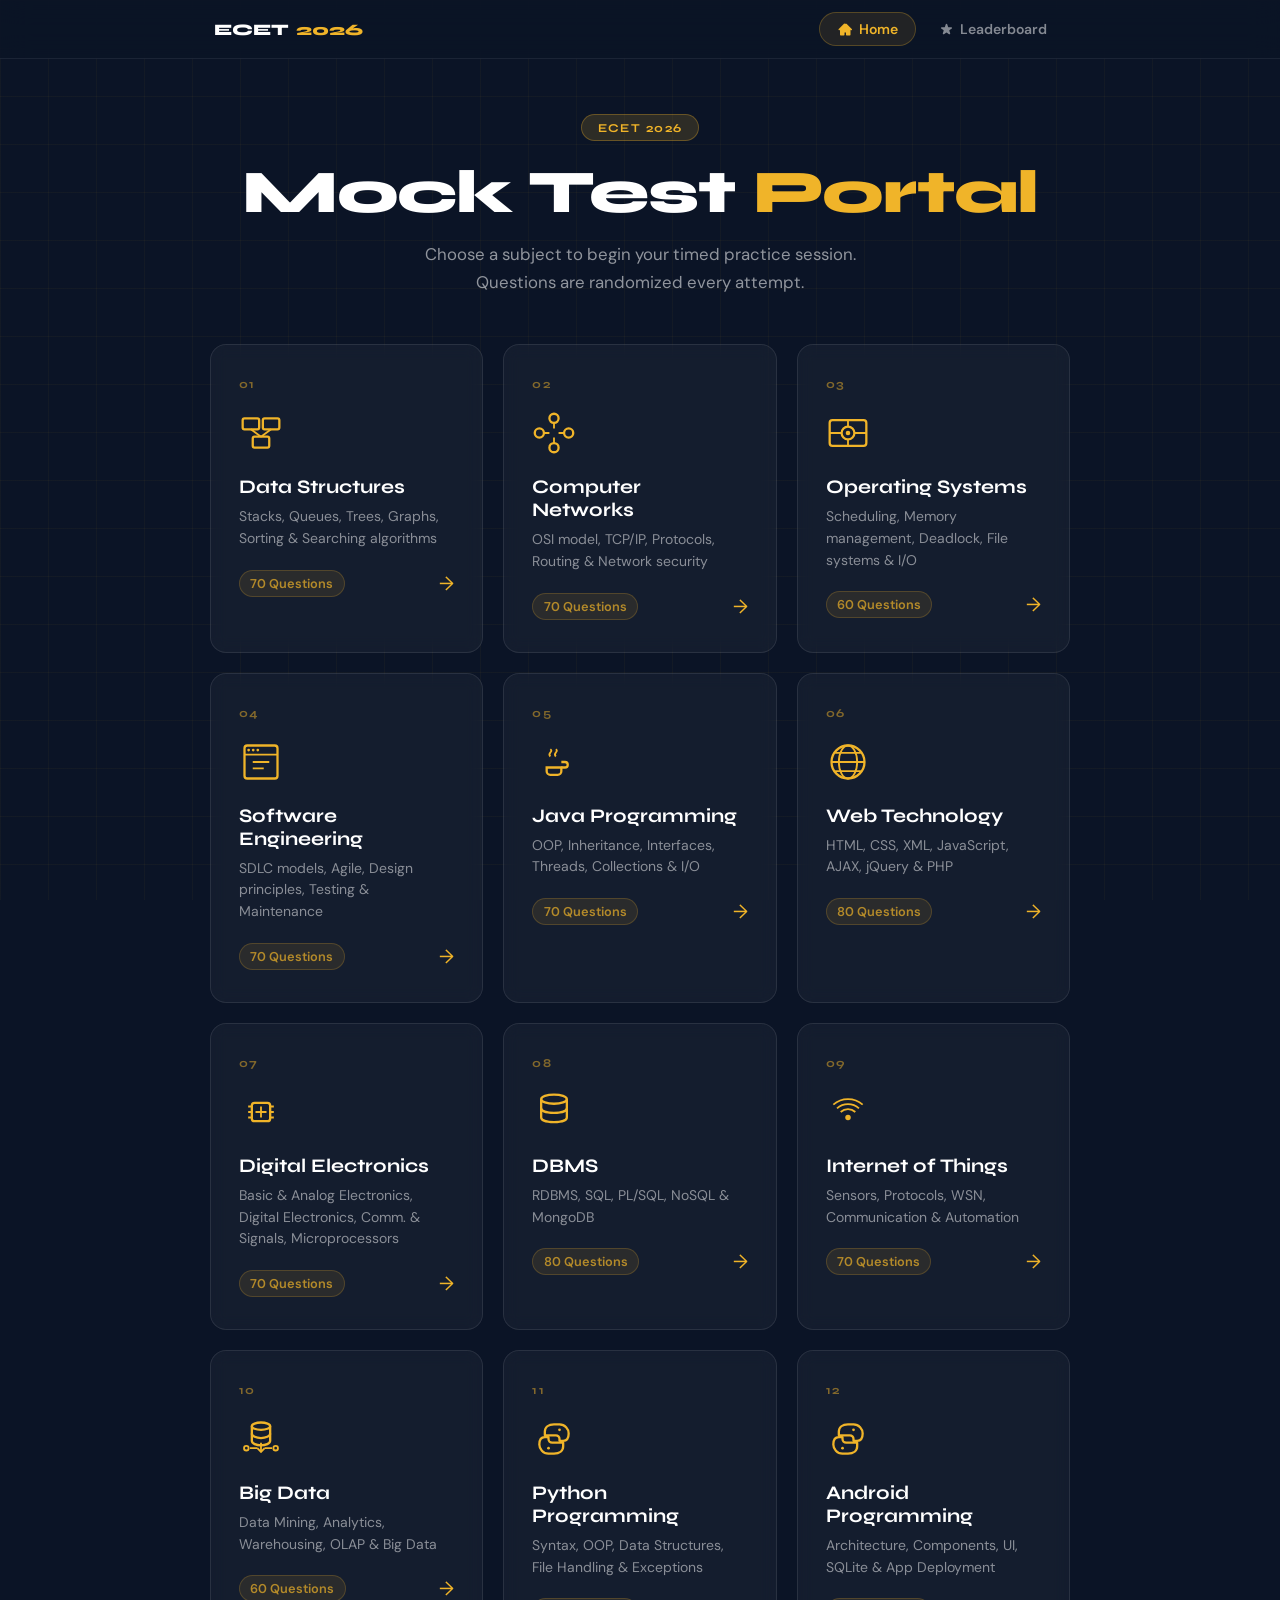
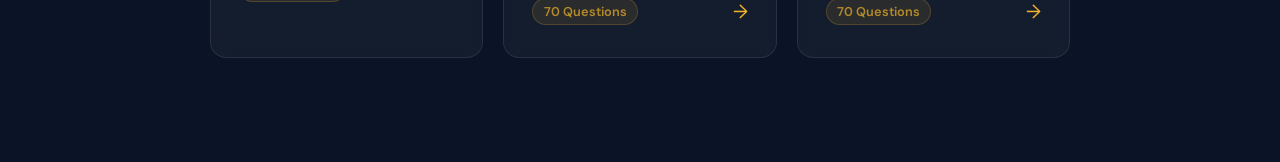
==== commit c27f35a1: "Update index.html" ====
--- a/index.html
+++ b/index.html
@@ -16,11 +16,11 @@
             <div class="site-nav-links">
                 <a href="index.html" class="nav-link active">
                     <svg viewBox="0 0 20 20" fill="currentColor" width="15" height="15"><path d="M10.707 2.293a1 1 0 00-1.414 0l-7 7a1 1 0 001.414 1.414L4 10.414V17a1 1 0 001 1h4a1 1 0 001-1v-3h2v3a1 1 0 001 1h4a1 1 0 001-1v-6.586l.293.293a1 1 0 001.414-1.414l-7-7z"/></svg>
-                    Home
+                    <span>Home</span>
                 </a>
                 <a href="leaderboard.html" class="nav-link">
                     <svg viewBox="0 0 20 20" fill="currentColor" width="15" height="15"><path d="M9.049 2.927c.3-.921 1.603-.921 1.902 0l1.07 3.292a1 1 0 00.95.69h3.462c.969 0 1.371 1.24.588 1.81l-2.8 2.034a1 1 0 00-.364 1.118l1.07 3.292c.3.921-.755 1.688-1.54 1.118l-2.8-2.034a1 1 0 00-1.175 0l-2.8 2.034c-.784.57-1.838-.197-1.539-1.118l1.07-3.292a1 1 0 00-.364-1.118L2.98 8.72c-.783-.57-.38-1.81.588-1.81h3.461a1 1 0 00.951-.69l1.07-3.292z"/></svg>
-                    Leaderboard
+                    <span>Leaderboard</span>
                 </a>
             </div>
         </div>
--- a/style.css
+++ b/style.css
@@ -63,12 +63,90 @@
     z-index: 0;
 }
 
+/* ── SITE NAV ────────────────────────────────────────────── */
+.site-nav {
+    position: fixed;
+    top: 0; left: 0; right: 0;
+    z-index: 100;
+    background: rgba(11,20,38,0.85);
+    backdrop-filter: blur(14px);
+    -webkit-backdrop-filter: blur(14px);
+    border-bottom: 1px solid rgba(255,255,255,0.07);
+}
+
+.site-nav-inner {
+    max-width: 900px;
+    margin: 0 auto;
+    padding: 0 1.5rem;
+    height: 58px;
+    display: flex;
+    align-items: center;
+    justify-content: space-between;
+    gap: 1rem;
+}
+
+.site-nav-logo {
+    font-family: 'Syne', sans-serif;
+    font-weight: 800;
+    font-size: 1rem;
+    color: var(--white);
+    letter-spacing: -0.01em;
+    text-decoration: none;
+    display: flex;
+    align-items: center;
+    gap: 0.5rem;
+}
+
+.site-nav-logo span {
+    color: var(--gold);
+}
+
+.site-nav-links {
+    display: flex;
+    align-items: center;
+    gap: 4px;
+}
+
+.nav-link {
+    display: inline-flex;
+    align-items: center;
+    gap: 0.4rem;
+    padding: 0.45rem 1.1rem;
+    border-radius: 100px;
+    font-family: 'DM Sans', sans-serif;
+    font-size: 0.875rem;
+    font-weight: 600;
+    color: rgba(255,255,255,0.5);
+    text-decoration: none;
+    border: 1.5px solid transparent;
+    transition: all 0.2s ease;
+}
+
+.nav-link:hover {
+    color: var(--white);
+    background: rgba(255,255,255,0.06);
+}
+
+.nav-link.active {
+    color: var(--gold);
+    background: rgba(240,180,41,0.1);
+    border-color: rgba(240,180,41,0.25);
+}
+
+/* Push page content below fixed nav */
+.home-body,
+body:not(.home-body) {
+    padding-top: 74px;
+}
+
 /* ── HOME PAGE ───────────────────────────────────────────── */
 .home-body {
     display: flex;
     align-items: flex-start;
     justify-content: center;
-    padding: 3rem 1.5rem 4rem;
+    padding-left: 1.5rem;
+    padding-right: 1.5rem;
+    padding-bottom: 4rem;
 }
 
 .home-container {
@@ -238,7 +316,9 @@
 
 /* ── QUIZ PAGE LAYOUT ────────────────────────────────────── */
 body:not(.home-body) {
-    padding: 2rem 1rem 4rem;
+    padding-left: 1rem;
+    padding-right: 1rem;
+    padding-bottom: 4rem;
     display: block;
     background: var(--gray-50);
 }
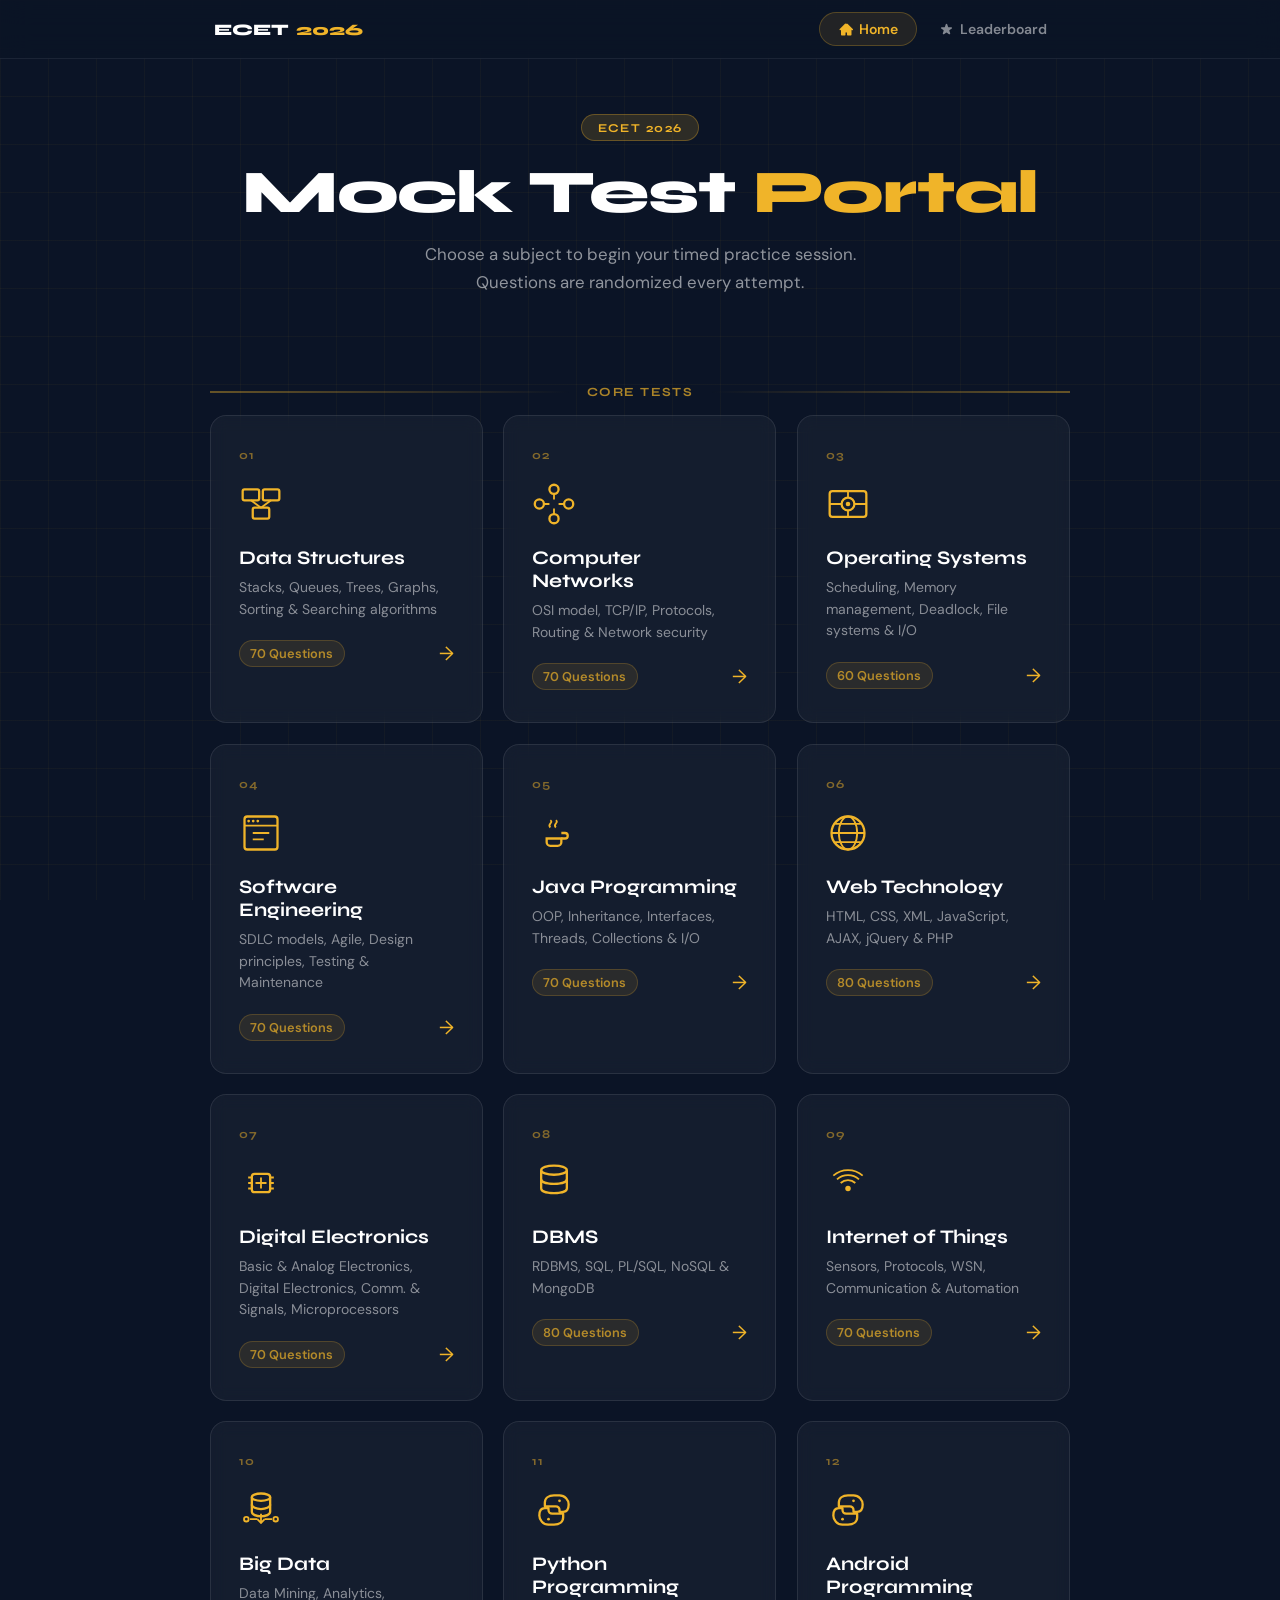
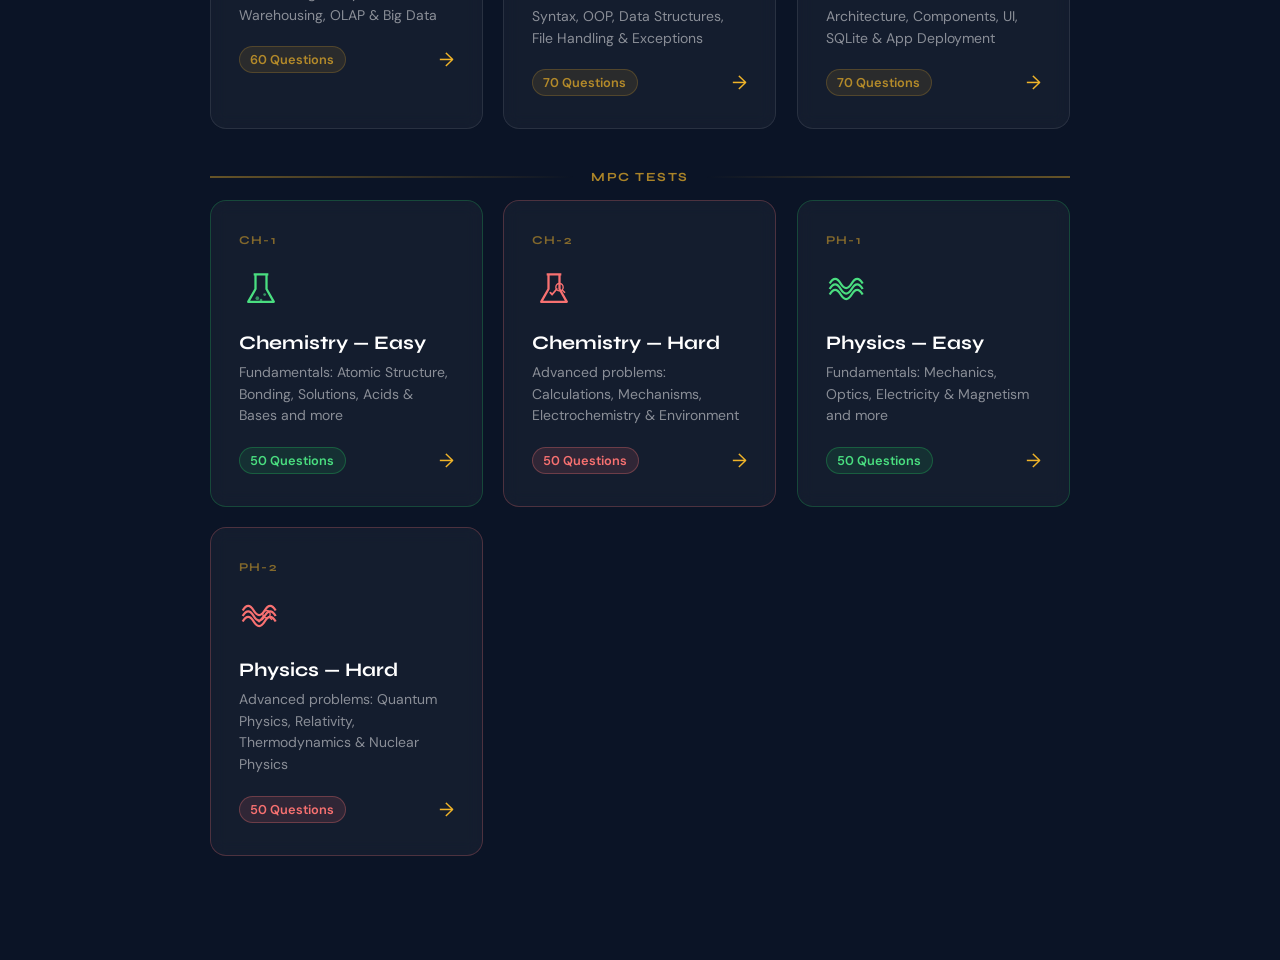
==== commit 1a22fcd4: "Update index.html" ====
--- a/index.html
+++ b/index.html
@@ -36,6 +36,13 @@
             <p class="home-subtitle">Choose a subject to begin your timed practice session. Questions are randomized every attempt.</p>
         </div>
 
+        <!-- ── Core Section ──────────────────────────── -->
+        <div style="margin-top:2.5rem; margin-bottom:1rem; display:flex; align-items:center; gap:1rem;">
+            <div style="height:2px; flex:1; background:linear-gradient(90deg, rgba(240,180,41,0.4), transparent);"></div>
+            <span style="font-family:'Syne',sans-serif; font-size:0.78rem; font-weight:700; letter-spacing:0.12em; text-transform:uppercase; color:rgba(240,180,41,0.7);">Core Tests</span>
+            <div style="height:2px; flex:1; background:linear-gradient(270deg, rgba(240,180,41,0.4), transparent);"></div>
+        </div>
+
         <div class="subject-grid">
 
             <a href="quiz.html?subject=ds" class="subject-card">
@@ -300,6 +307,100 @@
 
         </div>
 
+        <!-- ── MPC Section ──────────────────────────── -->
+        <div style="margin-top:2.5rem; margin-bottom:1rem; display:flex; align-items:center; gap:1rem;">
+            <div style="height:2px; flex:1; background:linear-gradient(90deg, rgba(240,180,41,0.4), transparent);"></div>
+            <span style="font-family:'Syne',sans-serif; font-size:0.78rem; font-weight:700; letter-spacing:0.12em; text-transform:uppercase; color:rgba(240,180,41,0.7);">MPC Tests</span>
+            <div style="height:2px; flex:1; background:linear-gradient(270deg, rgba(240,180,41,0.4), transparent);"></div>
+        </div>
+
+        <div class="subject-grid">
+
+            <a href="quiz.html?subject=chem_easy" class="subject-card" style="border-color:rgba(34,197,94,0.25);">
+                <div class="card-number">CH-1</div>
+                <div class="card-icon" style="color:#4ade80;">
+                    <svg viewBox="0 0 48 48" fill="none" xmlns="http://www.w3.org/2000/svg">
+                        <path d="M18 8v16l-8 14h28L30 24V8" stroke="currentColor" stroke-width="2.5" stroke-linejoin="round"/>
+                        <line x1="16" y1="8" x2="32" y2="8" stroke="currentColor" stroke-width="2.5"/>
+                        <circle cx="20" cy="34" r="2" fill="currentColor" opacity="0.6"/>
+                        <circle cx="28" cy="30" r="1.5" fill="currentColor" opacity="0.6"/>
+                        <circle cx="24" cy="36" r="1.5" fill="currentColor" opacity="0.6"/>
+                    </svg>
+                </div>
+                <div class="card-content">
+                    <h2>Chemistry — Easy</h2>
+                    <p>Fundamentals: Atomic Structure, Bonding, Solutions, Acids &amp; Bases and more</p>
+                    <div class="card-meta">
+                        <span class="q-count" style="background:rgba(34,197,94,0.12); color:#4ade80; border-color:rgba(34,197,94,0.3);">50 Questions</span>
+                        <span class="card-arrow">→</span>
+                    </div>
+                </div>
+            </a>
+
+            <a href="quiz.html?subject=chem_hard" class="subject-card" style="border-color:rgba(248,113,113,0.25);">
+                <div class="card-number">CH-2</div>
+                <div class="card-icon" style="color:#f87171;">
+                    <svg viewBox="0 0 48 48" fill="none" xmlns="http://www.w3.org/2000/svg">
+                        <path d="M18 8v16l-8 14h28L30 24V8" stroke="currentColor" stroke-width="2.5" stroke-linejoin="round"/>
+                        <line x1="16" y1="8" x2="32" y2="8" stroke="currentColor" stroke-width="2.5"/>
+                        <path d="M20 28l2 2 5-6" stroke="currentColor" stroke-width="2" stroke-linecap="round" stroke-linejoin="round"/>
+                        <circle cx="30" cy="22" r="4" stroke="currentColor" stroke-width="1.5"/>
+                        <line x1="33" y1="25" x2="36" y2="28" stroke="currentColor" stroke-width="1.5"/>
+                    </svg>
+                </div>
+                <div class="card-content">
+                    <h2>Chemistry — Hard</h2>
+                    <p>Advanced problems: Calculations, Mechanisms, Electrochemistry &amp; Environment</p>
+                    <div class="card-meta">
+                        <span class="q-count" style="background:rgba(248,113,113,0.12); color:#f87171; border-color:rgba(248,113,113,0.3);">50 Questions</span>
+                        <span class="card-arrow">→</span>
+                    </div>
+                </div>
+            </a>
+
+            <a href="quiz.html?subject=phy_easy" class="subject-card" style="border-color:rgba(34,197,94,0.25);">
+                <div class="card-number">PH-1</div>
+                <div class="card-icon" style="color:#4ade80;">
+                    <svg viewBox="0 0 48 48" fill="none" xmlns="http://www.w3.org/2000/svg">
+                        <path d="M4 24 Q10 14 16 24 T28 24 T40 24" stroke="currentColor" stroke-width="2.5" fill="none"/>
+                        <path d="M4 18 Q10 8 16 18 T28 18 T40 18" stroke="currentColor" stroke-width="2.5" fill="none"/>
+                        <path d="M4 30 Q10 20 16 30 T28 30 T40 30" stroke="currentColor" stroke-width="2.5" fill="none"/>
+                    </svg>
+                </div>
+                <div class="card-content">
+                    <h2>Physics — Easy</h2>
+                    <p>Fundamentals: Mechanics, Optics, Electricity &amp; Magnetism and more</p>
+                    <div class="card-meta">
+                        <span class="q-count" style="background:rgba(34,197,94,0.12); color:#4ade80; border-color:rgba(34,197,94,0.3);">50 Questions</span>
+                        <span class="card-arrow">→</span>
+                    </div>
+                </div>
+            </a>
+
+            <a href="quiz.html?subject=phy_hard" class="subject-card" style="border-color:rgba(248,113,113,0.25);">
+                <div class="card-number">PH-2</div>
+                <div class="card-icon" style="color:#f87171;">
+                    <svg viewBox="0 0 48 48" fill="none" xmlns="http://www.w3.org/2000/svg">
+                        <path d="M4 24 Q10 14 16 24 T28 24 T40 24" stroke="currentColor" stroke-width="2.5" fill="none"/>
+                        <path d="M4 18 Q10 8 16 18 T28 18 T40 18" stroke="currentColor" stroke-width="2.5" fill="none"/>
+                        <path d="M4 30 Q10 20 16 30 T28 30 T40 30" stroke="currentColor" stroke-width="2.5" fill="none"/>
+                        <path d="M20 28l2 2 5-6" stroke="currentColor" stroke-width="2" stroke-linecap="round" stroke-linejoin="round"/>
+                        <circle cx="30" cy="22" r="4" stroke="currentColor" stroke-width="1.5"/>
+                        <line x1="33" y1="25" x2="36" y2="28" stroke="currentColor" stroke-width="1.5"/>
+                    </svg>
+                </div>
+                <div class="card-content">
+                    <h2>Physics — Hard</h2>
+                    <p>Advanced problems: Quantum Physics, Relativity, Thermodynamics &amp; Nuclear Physics</p>
+                    <div class="card-meta">
+                        <span class="q-count" style="background:rgba(248,113,113,0.12); color:#f87171; border-color:rgba(248,113,113,0.3);">50 Questions</span>
+                        <span class="card-arrow">→</span>
+                    </div>
+                </div>
+            </a>
+
+        </div>
+
         <div class="home-footer"></div>
 
     </div>
--- a/style.css
+++ b/style.css
@@ -119,12 +119,14 @@
     color: rgba(255,255,255,0.5);
     text-decoration: none;
     border: 1.5px solid transparent;
-    transition: all 0.2s ease;
+    transition: all 0.22s cubic-bezier(0.34, 1.56, 0.64, 1);
+    will-change: transform;
 }
 
 .nav-link:hover {
     color: var(--white);
-    background: rgba(255,255,255,0.06);
+    background: rgba(255,255,255,0.09);
+    transform: scale(1.08);
 }
 
 .nav-link.active {
@@ -220,7 +222,8 @@
     flex-direction: column;
     gap: 1.25rem;
     overflow: hidden;
-    transition: transform 0.25s ease, border-color 0.25s ease, background 0.25s ease;
+    transition: transform 0.3s cubic-bezier(0.34, 1.56, 0.64, 1), border-color 0.25s ease, background 0.25s ease, box-shadow 0.3s ease;
+    will-change: transform;
     animation: fadeUp 0.5s ease both;
     backdrop-filter: blur(8px);
 }
@@ -236,9 +239,10 @@
 }
 
 .subject-card:hover {
-    transform: translateY(-5px);
-    border-color: rgba(240,180,41,0.3);
-    background: rgba(255,255,255,0.07);
+    transform: translateY(-7px) scale(1.025);
+    border-color: rgba(240,180,41,0.4);
+    background: rgba(255,255,255,0.08);
+    box-shadow: 0 20px 50px rgba(0,0,0,0.35), 0 0 0 1px rgba(240,180,41,0.15), 0 0 40px rgba(240,180,41,0.07);
 }
 
 .subject-card:hover::before { opacity: 1; }
@@ -255,8 +259,10 @@
     width: 44px;
     height: 44px;
     color: var(--gold);
+    transition: transform 0.3s cubic-bezier(0.34, 1.56, 0.64, 1);
 }
 .card-icon svg { width: 100%; height: 100%; }
+.subject-card:hover .card-icon { transform: scale(1.18) rotate(-4deg); }
 
 .card-content h2 {
     font-family: 'Syne', sans-serif;
@@ -308,11 +314,12 @@
     text-decoration: none;
     font-size: 0.9rem;
     font-weight: 500;
-    transition: color 0.2s;
+    transition: color 0.2s, transform 0.25s cubic-bezier(0.34, 1.56, 0.64, 1);
     padding: 0.5rem 1rem;
     border-radius: var(--radius-sm);
-}
-.leaderboard-link:hover { color: var(--gold); }
+    will-change: transform;
+}
+.leaderboard-link:hover { color: var(--gold); transform: scale(1.07) translateY(-1px); }
 
 /* ── QUIZ PAGE LAYOUT ────────────────────────────────────── */
 body:not(.home-body) {
@@ -338,6 +345,7 @@
     box-shadow: var(--shadow-lg);
     position: relative;
     overflow: hidden;
+    animation: slideDown 0.6s ease both;
 }
 
 header::after {
@@ -367,18 +375,21 @@
     color: var(--white);
     letter-spacing: -0.02em;
     margin-bottom: 0.25rem;
+    animation: fadeIn 0.6s ease both 0.2s;
 }
 
 .header-inner p {
     color: rgba(255,255,255,0.5);
     font-size: 0.9rem;
     margin-bottom: 1.25rem;
+    animation: fadeIn 0.6s ease both 0.4s;
 }
 
 .progress-bar-wrap {
     display: flex;
     align-items: center;
     gap: 1rem;
+    animation: fadeIn 0.8s ease both 0.3s;
 }
 
 .progress-bar-track {
@@ -413,7 +424,7 @@
     box-shadow: var(--shadow-sm);
     border: 1px solid var(--gray-100);
     border-left: 4px solid var(--navy-500);
-    animation: fadeUp 0.4s ease both;
+    animation: slideInLeft 0.5s ease both;
     transition: box-shadow 0.2s, transform 0.2s;
 }
 
@@ -465,6 +476,7 @@
     border-color: var(--navy-600);
     color: var(--navy-800);
     font-weight: 500;
+    animation: bounceIn 0.4s ease both;
 }
 
 /* ── Actions / Submit ────────────────────────────────────── */
@@ -472,6 +484,7 @@
     margin-top: 2rem;
     padding-top: 2rem;
     border-top: 1px solid var(--gray-200);
+    animation: fadeUp 0.5s ease both 0.8s;
 }
 
 .btn {
@@ -487,9 +500,10 @@
     font-weight: 700;
     letter-spacing: 0.02em;
     cursor: pointer;
-    transition: all 0.2s ease;
+    transition: all 0.25s cubic-bezier(0.34, 1.56, 0.64, 1);
     text-decoration: none;
     width: 100%;
+    will-change: transform;
 }
 
 .primary-btn {
@@ -498,11 +512,17 @@
     box-shadow: 0 4px 16px rgba(11,20,38,0.25);
 }
 
+.primary-btn.pulse {
+    animation: pulse 1.5s ease-in-out infinite;
+}
+
 .primary-btn:hover {
     background: linear-gradient(135deg, var(--navy-600), var(--navy-500));
-    transform: translateY(-2px);
-    box-shadow: 0 8px 24px rgba(11,20,38,0.3);
-}
+    transform: translateY(-3px) scale(1.02);
+    box-shadow: 0 10px 28px rgba(11,20,38,0.35);
+}
+
+.primary-btn:active { transform: scale(0.97); }
 
 .secondary-btn {
     background: var(--gray-100);
@@ -512,8 +532,11 @@
 
 .secondary-btn:hover {
     background: var(--gray-200);
-    transform: translateY(-1px);
-}
+    transform: translateY(-2px) scale(1.02);
+    box-shadow: 0 6px 16px rgba(11,20,38,0.1);
+}
+
+.secondary-btn:active { transform: scale(0.97); }
 
 /* ── Result Page ─────────────────────────────────────────── */
 .score-display {
@@ -537,17 +560,6 @@
     font-weight: 500;
 }
 
-.score-badge {
-    display: inline-block;
-    font-family: 'Syne', sans-serif;
-    font-size: 0.8rem;
-    font-weight: 700;
-    letter-spacing: 0.08em;
-    text-transform: uppercase;
-    padding: 0.4rem 1rem;
-    border-radius: 100px;
-    margin-top: 0.75rem;
-}
 .score-badge.great { background: var(--green-bg); color: var(--green); }
 .score-badge.good  { background: #fef9c3; color: #854d0e; }
 .score-badge.retry { background: var(--red-bg); color: var(--red); }
@@ -661,19 +673,16 @@
 
 tr.user-row {
     cursor: pointer;
-    transition: background 0.15s;
-}
-tr.user-row:hover { background: var(--gray-50); }
-
-.rank-cell {
-    font-family: 'Syne', sans-serif;
-    font-weight: 700;
-    color: var(--navy-600);
-}
-
-.rank-1 .rank-cell { color: #d4a017; }
-.rank-2 .rank-cell { color: var(--gray-500); }
-.rank-3 .rank-cell { color: #b87333; }
+    transition: background 0.18s ease, transform 0.22s cubic-bezier(0.34, 1.56, 0.64, 1), box-shadow 0.2s ease;
+    will-change: transform;
+}
+tr.user-row:hover {
+    background: #f0f4ff;
+    transform: translateX(4px);
+    box-shadow: inset 3px 0 0 var(--navy-500);
+}
+
+
 
 .subject-chip {
     display: inline-block;
@@ -683,6 +692,13 @@
     font-weight: 500;
     padding: 0.2rem 0.6rem;
     border-radius: 100px;
+    transition: transform 0.22s cubic-bezier(0.34, 1.56, 0.64, 1), background 0.18s ease, color 0.18s ease;
+    will-change: transform;
+}
+tr.user-row:hover .subject-chip {
+    transform: scale(1.08);
+    background: #dbeafe;
+    color: var(--navy-600);
 }
 
 /* ── Analysis Section ────────────────────────────────────── */
@@ -721,7 +737,8 @@
     font-family: 'DM Sans', sans-serif;
     font-weight: 600;
     font-size: 0.875rem;
-    transition: all 0.2s;
+    transition: all 0.22s cubic-bezier(0.34, 1.56, 0.64, 1);
+    will-change: transform;
 }
 
 .tab-btn.active {
@@ -733,6 +750,12 @@
 .tab-btn:hover:not(.active) {
     border-color: var(--navy-400);
     color: var(--navy-600);
+    transform: scale(1.07);
+    background: #f0f4ff;
+}
+
+.tab-btn:active {
+    transform: scale(0.96);
 }
 
 /* ── Analysis Cards ──────────────────────────────────────── */
@@ -744,6 +767,12 @@
     margin-bottom: 1rem;
     box-shadow: var(--shadow-sm);
     border-left: 4px solid var(--navy-400);
+    transition: transform 0.25s cubic-bezier(0.34, 1.56, 0.64, 1), box-shadow 0.22s ease;
+    will-change: transform;
+}
+.analysis-card:hover {
+    transform: translateX(4px) scale(1.01);
+    box-shadow: var(--shadow-md);
 }
 
 /* ── Option states (analysis) ────────────────────────────── */
@@ -765,19 +794,246 @@
     color: var(--gray-500) !important;
 }
 
+/* ── Rank badge pop on row hover ─────────────────────────── */
+.rank-1 .rank-cell { color: #d4a017; }
+.rank-2 .rank-cell { color: var(--gray-500); }
+.rank-3 .rank-cell { color: #b87333; }
+
+.rank-cell {
+    font-family: 'Syne', sans-serif;
+    font-weight: 700;
+    color: var(--navy-600);
+    display: inline-block;
+    transition: transform 0.22s cubic-bezier(0.34, 1.56, 0.64, 1);
+}
+tr.user-row:hover .rank-cell { 
+    transform: scale(1.2); 
+    font-family: 'Syne', sans-serif;
+    font-weight: 700;
+    color: var(--navy-600);
+    transition: transform 0.22s cubic-bezier(0.34, 1.56, 0.64, 1);
+    display: inline-block;
+}
+
+/* ── Score badge hover ───────────────────────────────────── */
+.score-badge {
+    display: inline-block;
+    font-family: 'Syne', sans-serif;
+    font-size: 0.8rem;
+    font-weight: 700;
+    letter-spacing: 0.08em;
+    text-transform: uppercase;
+    padding: 0.4rem 1rem;
+    border-radius: 100px;
+    margin-top: 0.75rem;
+    transition: transform 0.25s cubic-bezier(0.34, 1.56, 0.64, 1), box-shadow 0.2s ease;
+    cursor: default;
+}
+.score-badge:hover { transform: scale(1.1); box-shadow: 0 4px 14px rgba(0,0,0,0.12); }
+
 /* ── Animations ──────────────────────────────────────────── */
 @keyframes fadeUp {
     from { opacity: 0; transform: translateY(18px); }
     to   { opacity: 1; transform: translateY(0); }
 }
 
+@keyframes slideInLeft {
+    from { opacity: 0; transform: translateX(-30px); }
+    to   { opacity: 1; transform: translateX(0); }
+}
+
+@keyframes bounceIn {
+    0% { opacity: 0; transform: scale(0.95); }
+    100% { opacity: 1; transform: scale(1); }
+}
+
+@keyframes pulse {
+    0% { transform: scale(1); }
+    50% { transform: scale(1.05); }
+    100% { transform: scale(1); }
+}
+
+@keyframes fadeIn {
+    from { opacity: 0; }
+    to   { opacity: 1; }
+}
+
+@keyframes slideDown {
+    from { transform: translateY(-10px); opacity: 0; }
+    to   { transform: translateY(0); opacity: 1; }
+}
+
+/* ── Question Palette ────────────────────────────────────── */
+.question-palette {
+    display: grid;
+    grid-template-rows: repeat(2, auto);
+    grid-auto-flow: column;
+    gap: 6px;
+    overflow-x: auto;
+    padding: 1rem 0 0.75rem;
+    margin-bottom: 1.5rem;
+    scrollbar-width: thin;
+    scrollbar-color: var(--gray-300) transparent;
+    -webkit-overflow-scrolling: touch;
+}
+
+.question-palette::-webkit-scrollbar { height: 4px; }
+.question-palette::-webkit-scrollbar-track { background: transparent; }
+.question-palette::-webkit-scrollbar-thumb { background: var(--gray-300); border-radius: 100px; }
+
+.q-num-btn {
+    width: 36px;
+    height: 36px;
+    border-radius: var(--radius-sm);
+    border: 1.5px solid var(--gray-300);
+    background: var(--white);
+    color: var(--gray-700);
+    font-family: 'Syne', sans-serif;
+    font-size: 0.75rem;
+    font-weight: 700;
+    cursor: pointer;
+    transition: all 0.18s cubic-bezier(0.34, 1.56, 0.64, 1);
+    display: flex;
+    align-items: center;
+    justify-content: center;
+    flex-shrink: 0;
+    will-change: transform;
+}
+
+.q-num-btn:hover:not(.current) {
+    border-color: var(--navy-400);
+    background: #eef4ff;
+    transform: scale(1.12);
+}
+
+.q-num-btn.answered {
+    background: #dcfce7;
+    border-color: #86efac;
+    color: #15803d;
+}
+
+.q-num-btn.skipped {
+    background: #fee2e2;
+    border-color: #fca5a5;
+    color: #dc2626;
+}
+
+.q-num-btn.current {
+    background: var(--navy-700);
+    border-color: var(--navy-600);
+    color: var(--white);
+    transform: scale(1.15);
+    box-shadow: 0 3px 10px rgba(11,20,38,0.3);
+}
+
+/* ── Quiz Navigation Bar ─────────────────────────────────── */
+.quiz-nav-bar {
+    display: flex;
+    align-items: center;
+    justify-content: space-between;
+    gap: 1rem;
+    margin-top: 1.5rem;
+    padding-top: 1.25rem;
+    border-top: 1px solid var(--gray-200);
+}
+
+.nav-counter {
+    font-family: 'Syne', sans-serif;
+    font-size: 0.875rem;
+    font-weight: 700;
+    color: var(--gray-500);
+    white-space: nowrap;
+}
+
+.nav-prev-btn,
+.nav-next-btn {
+    flex: 0 0 auto;
+    width: auto;
+    padding: 0.65rem 1.35rem;
+    font-size: 0.9rem;
+    background: var(--gray-100);
+    color: var(--gray-700);
+    border: 1.5px solid var(--gray-200);
+}
+
+.nav-prev-btn:hover:not(:disabled),
+.nav-next-btn:hover:not(:disabled) {
+    background: #eef4ff;
+    border-color: var(--navy-400);
+    color: var(--navy-700);
+    transform: translateY(-2px) scale(1.04);
+    box-shadow: 0 4px 12px rgba(11,20,38,0.1);
+}
+
+.nav-prev-btn:disabled,
+.nav-next-btn:disabled {
+    opacity: 0.35;
+    cursor: not-allowed;
+    transform: none;
+}
+
+/* ── Table scroll wrapper ────────────────────────────────── */
+.table-scroll {
+    width: 100%;
+    overflow-x: auto;
+    -webkit-overflow-scrolling: touch;
+    border-radius: var(--radius-md);
+    border: 1.5px solid var(--gray-200);
+    margin-top: 1.5rem;
+}
+
+.table-scroll table {
+    margin-top: 0;
+    border: none;
+    border-radius: 0;
+    min-width: 480px;
+}
+
 /* ── Responsive ──────────────────────────────────────────── */
 @media (max-width: 600px) {
+    /* Nav — shrink links so both fit on small screens */
+    .site-nav-inner {
+        padding: 0 0.75rem;
+        gap: 0.5rem;
+    }
+    .nav-link {
+        padding: 0.4rem 0.65rem;
+        font-size: 0.78rem;
+        gap: 0.25rem;
+    }
+    .nav-link svg { width: 13px; height: 13px; }
+    .site-nav-logo { font-size: 0.9rem; }
+
+    /* Home */
     .home-body { padding: 2rem 1rem 3rem; }
     .subject-grid { grid-template-columns: 1fr; }
-    .page-header { padding: 1.5rem; }
-    .page-body { padding: 1.25rem 1.5rem; }
-    header { padding: 1.25rem 1.25rem 1rem; }
-    .question-card { padding: 1.25rem; }
-    .btn { font-size: 0.95rem; }
-}
+
+    /* Leaderboard / result page containers */
+    .page-header { padding: 1.25rem 1rem; }
+    .page-header h1 { font-size: 1.4rem; }
+    .page-body { padding: 1rem; }
+
+    /* Filter chips — smaller on mobile */
+    .tab-btn { padding: 0.4rem 0.8rem; font-size: 0.8rem; }
+
+    /* Table cells — tighter padding */
+    th, td { padding: 0.7rem 0.75rem; font-size: 0.82rem; }
+    .subject-chip { font-size: 0.7rem; padding: 0.15rem 0.45rem; }
+
+    /* Quiz page header */
+    header { padding: 1.25rem 1rem 1rem; }
+    .question-card { padding: 1.25rem 1rem; }
+    .btn { font-size: 0.9rem; padding: 0.85rem 1.25rem; }
+
+    /* Result page score */
+    .score-display .score-number { font-size: clamp(2.5rem, 12vw, 4rem); }
+
+    /* Analysis cards */
+    .analysis-card { padding: 1.1rem; }
+}
+
+@media (max-width: 400px) {
+    .nav-link span { display: none; } /* hide text, keep icons only */
+    .nav-link { padding: 0.4rem 0.55rem; }
+    th, td { padding: 0.6rem 0.6rem; }
+}
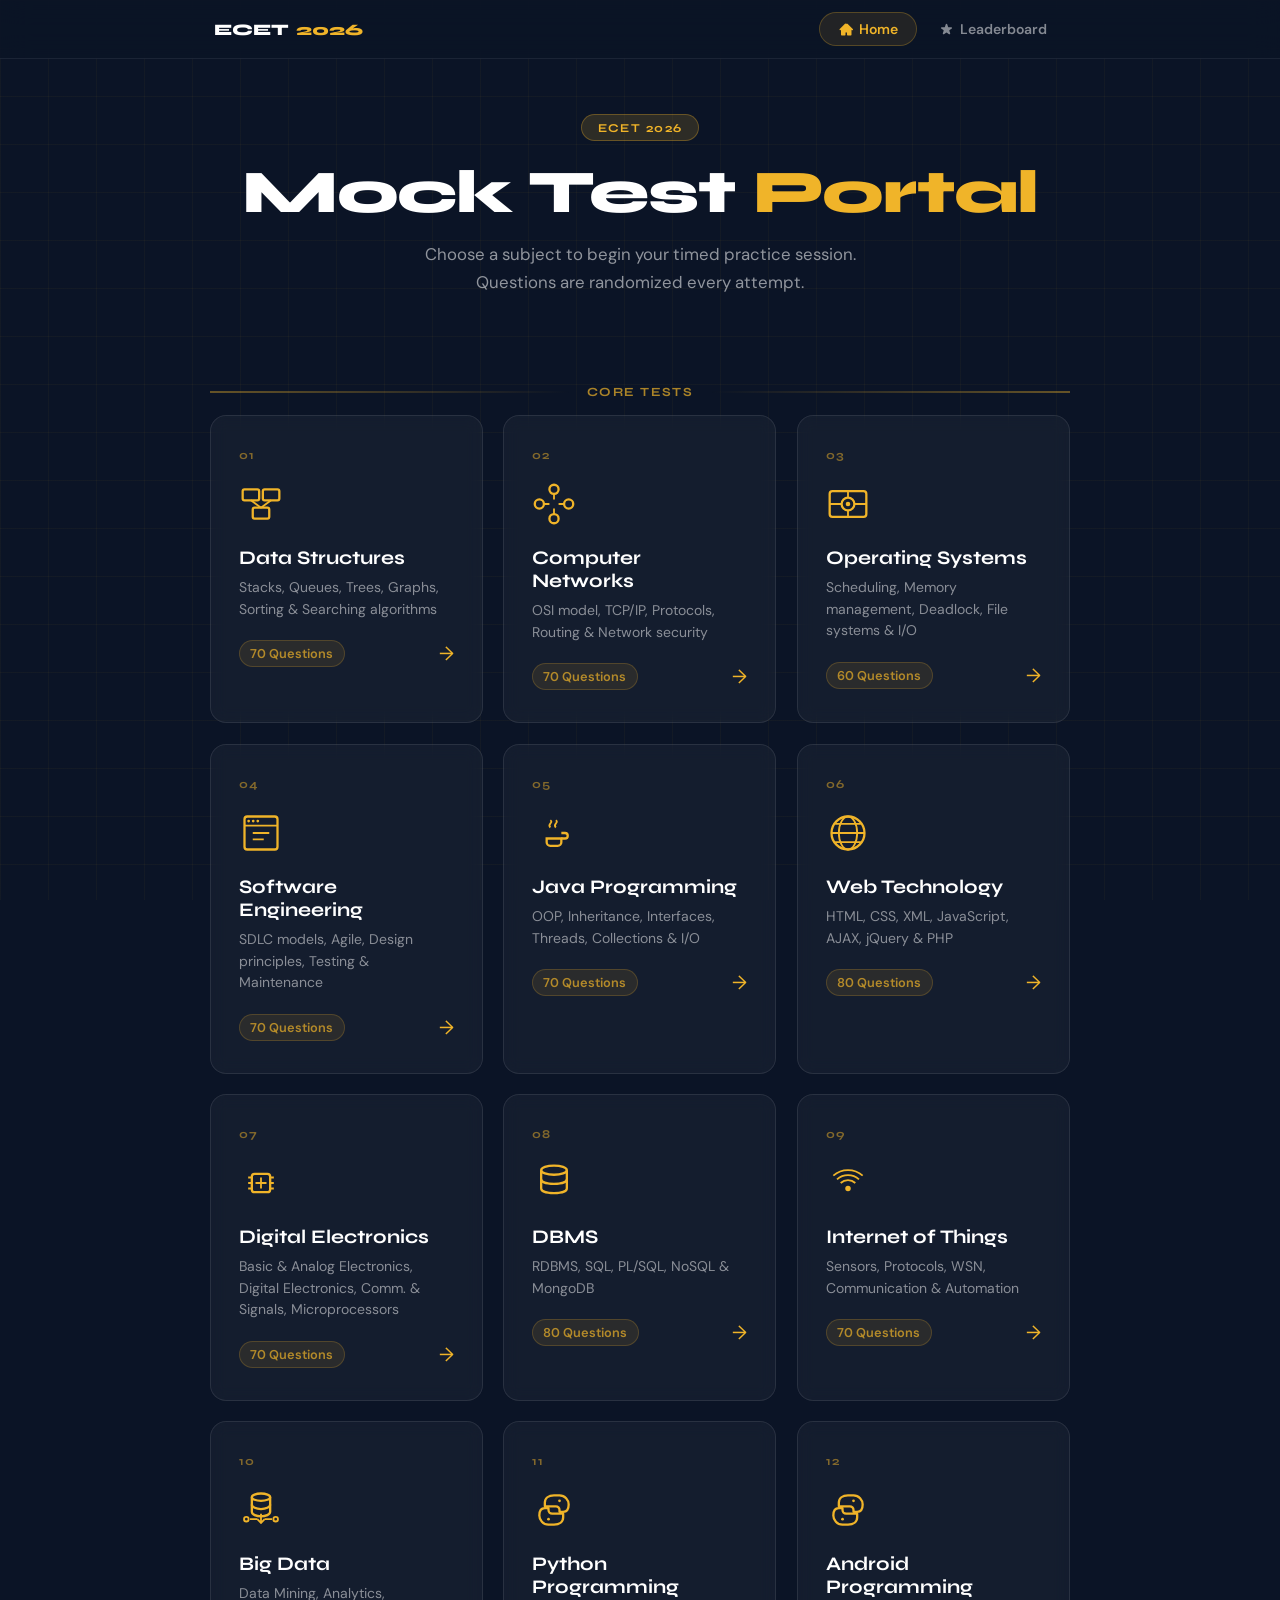
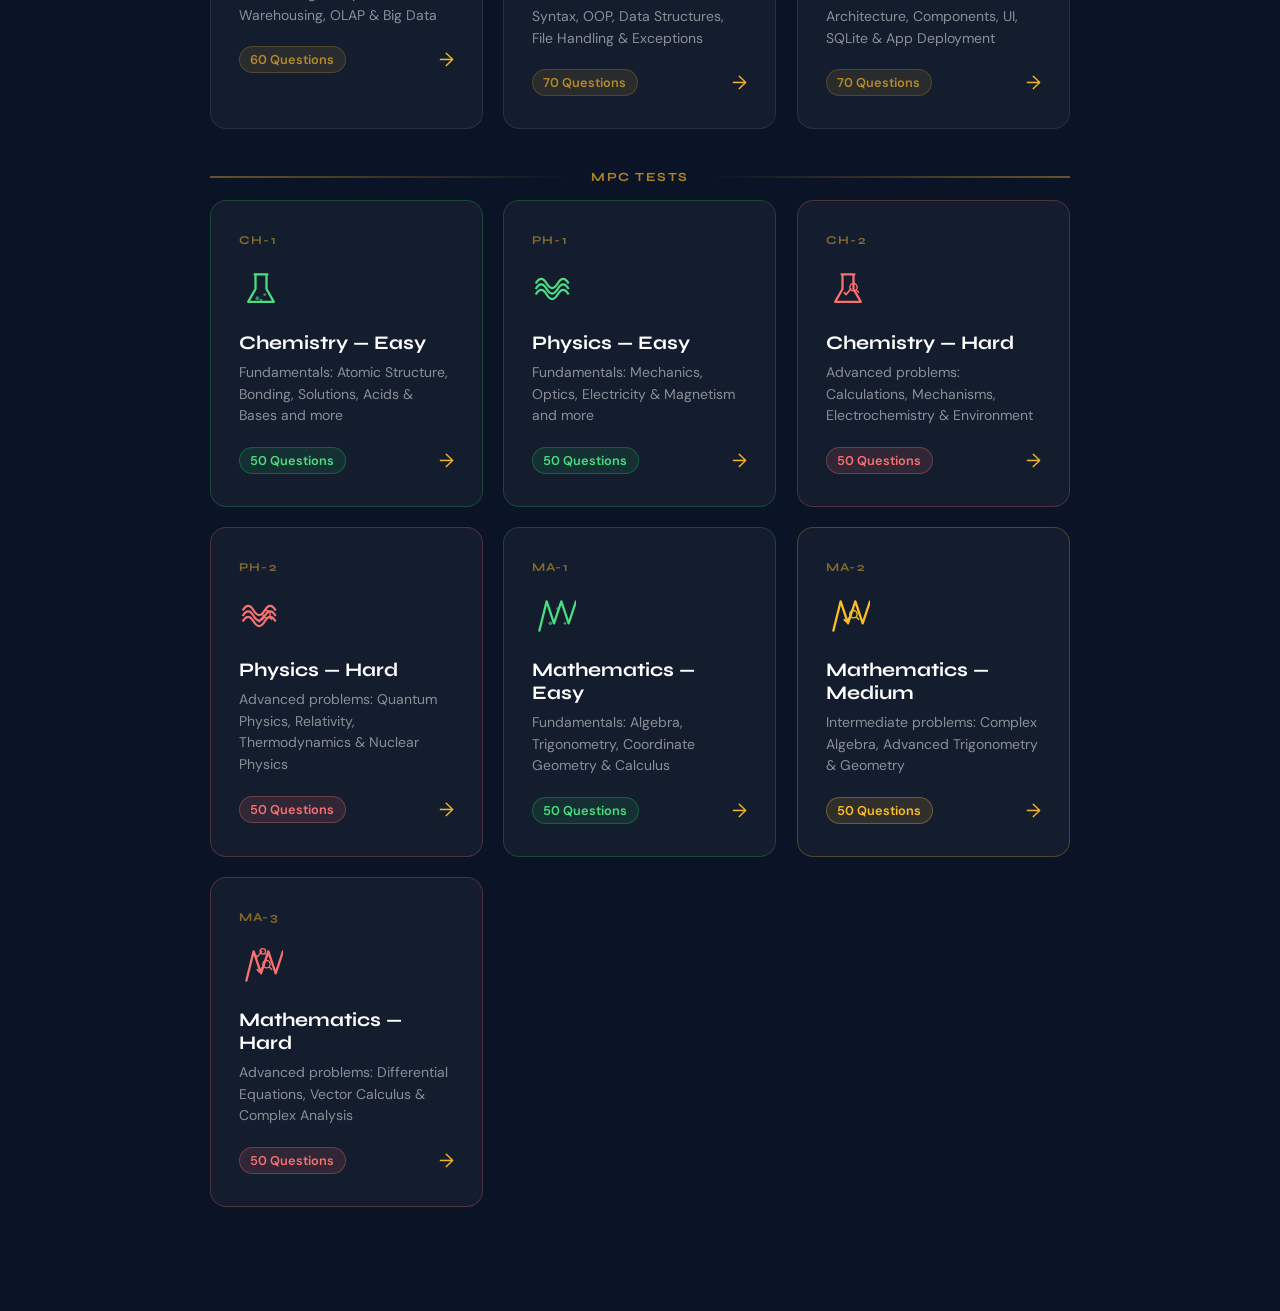
==== commit cfd78973: "Refactor subject cards and add new quiz options" ====
--- a/index.html
+++ b/index.html
@@ -314,7 +314,7 @@
             <div style="height:2px; flex:1; background:linear-gradient(270deg, rgba(240,180,41,0.4), transparent);"></div>
         </div>
 
-        <div class="subject-grid">
+        <div class="subject-grid subject-grid--two-col">
 
             <a href="quiz.html?subject=chem_easy" class="subject-card" style="border-color:rgba(34,197,94,0.25);">
                 <div class="card-number">CH-1</div>
@@ -337,6 +337,25 @@
                 </div>
             </a>
 
+            <a href="quiz.html?subject=phy_easy" class="subject-card" style="border-color:rgba(34,197,94,0.25);">
+                <div class="card-number">PH-1</div>
+                <div class="card-icon" style="color:#4ade80;">
+                    <svg viewBox="0 0 48 48" fill="none" xmlns="http://www.w3.org/2000/svg">
+                        <path d="M4 24 Q10 14 16 24 T28 24 T40 24" stroke="currentColor" stroke-width="2.5" fill="none"/>
+                        <path d="M4 18 Q10 8 16 18 T28 18 T40 18" stroke="currentColor" stroke-width="2.5" fill="none"/>
+                        <path d="M4 30 Q10 20 16 30 T28 30 T40 30" stroke="currentColor" stroke-width="2.5" fill="none"/>
+                    </svg>
+                </div>
+                <div class="card-content">
+                    <h2>Physics — Easy</h2>
+                    <p>Fundamentals: Mechanics, Optics, Electricity &amp; Magnetism and more</p>
+                    <div class="card-meta">
+                        <span class="q-count" style="background:rgba(34,197,94,0.12); color:#4ade80; border-color:rgba(34,197,94,0.3);">50 Questions</span>
+                        <span class="card-arrow">→</span>
+                    </div>
+                </div>
+            </a>
+
             <a href="quiz.html?subject=chem_hard" class="subject-card" style="border-color:rgba(248,113,113,0.25);">
                 <div class="card-number">CH-2</div>
                 <div class="card-icon" style="color:#f87171;">
@@ -353,25 +372,6 @@
                     <p>Advanced problems: Calculations, Mechanisms, Electrochemistry &amp; Environment</p>
                     <div class="card-meta">
                         <span class="q-count" style="background:rgba(248,113,113,0.12); color:#f87171; border-color:rgba(248,113,113,0.3);">50 Questions</span>
-                        <span class="card-arrow">→</span>
-                    </div>
-                </div>
-            </a>
-
-            <a href="quiz.html?subject=phy_easy" class="subject-card" style="border-color:rgba(34,197,94,0.25);">
-                <div class="card-number">PH-1</div>
-                <div class="card-icon" style="color:#4ade80;">
-                    <svg viewBox="0 0 48 48" fill="none" xmlns="http://www.w3.org/2000/svg">
-                        <path d="M4 24 Q10 14 16 24 T28 24 T40 24" stroke="currentColor" stroke-width="2.5" fill="none"/>
-                        <path d="M4 18 Q10 8 16 18 T28 18 T40 18" stroke="currentColor" stroke-width="2.5" fill="none"/>
-                        <path d="M4 30 Q10 20 16 30 T28 30 T40 30" stroke="currentColor" stroke-width="2.5" fill="none"/>
-                    </svg>
-                </div>
-                <div class="card-content">
-                    <h2>Physics — Easy</h2>
-                    <p>Fundamentals: Mechanics, Optics, Electricity &amp; Magnetism and more</p>
-                    <div class="card-meta">
-                        <span class="q-count" style="background:rgba(34,197,94,0.12); color:#4ade80; border-color:rgba(34,197,94,0.3);">50 Questions</span>
                         <span class="card-arrow">→</span>
                     </div>
                 </div>
@@ -392,6 +392,69 @@
                 <div class="card-content">
                     <h2>Physics — Hard</h2>
                     <p>Advanced problems: Quantum Physics, Relativity, Thermodynamics &amp; Nuclear Physics</p>
+                    <div class="card-meta">
+                        <span class="q-count" style="background:rgba(248,113,113,0.12); color:#f87171; border-color:rgba(248,113,113,0.3);">50 Questions</span>
+                        <span class="card-arrow">→</span>
+                    </div>
+                </div>
+            </a>
+
+            <a href="quiz.html?subject=math_easy" class="subject-card" style="border-color:rgba(34,197,94,0.25);">
+                <div class="card-number">MA-1</div>
+                <div class="card-icon" style="color:#4ade80;">
+                    <svg viewBox="0 0 48 48" fill="none" xmlns="http://www.w3.org/2000/svg">
+                        <path d="M8 40L16 8l8 24 8-24 8 24 8-24" stroke="currentColor" stroke-width="2.5" stroke-linecap="round" stroke-linejoin="round"/>
+                        <circle cx="20" cy="32" r="2" fill="currentColor" opacity="0.6"/>
+                        <circle cx="28" cy="16" r="1.5" fill="currentColor" opacity="0.6"/>
+                        <circle cx="36" cy="32" r="1.5" fill="currentColor" opacity="0.6"/>
+                    </svg>
+                </div>
+                <div class="card-content">
+                    <h2>Mathematics — Easy</h2>
+                    <p>Fundamentals: Algebra, Trigonometry, Coordinate Geometry &amp; Calculus</p>
+                    <div class="card-meta">
+                        <span class="q-count" style="background:rgba(34,197,94,0.12); color:#4ade80; border-color:rgba(34,197,94,0.3);">50 Questions</span>
+                        <span class="card-arrow">→</span>
+                    </div>
+                </div>
+            </a>
+
+            <a href="quiz.html?subject=math_medium" class="subject-card" style="border-color:rgba(251,191,36,0.25);">
+                <div class="card-number">MA-2</div>
+                <div class="card-icon" style="color:#fbbf24;">
+                    <svg viewBox="0 0 48 48" fill="none" xmlns="http://www.w3.org/2000/svg">
+                        <path d="M8 40L16 8l8 24 8-24 8 24 8-24" stroke="currentColor" stroke-width="2.5" stroke-linecap="round" stroke-linejoin="round"/>
+                        <path d="M20 28l2 2 5-6" stroke="currentColor" stroke-width="2" stroke-linecap="round" stroke-linejoin="round"/>
+                        <circle cx="30" cy="22" r="4" stroke="currentColor" stroke-width="1.5"/>
+                        <line x1="33" y1="25" x2="36" y2="28" stroke="currentColor" stroke-width="1.5"/>
+                    </svg>
+                </div>
+                <div class="card-content">
+                    <h2>Mathematics — Medium</h2>
+                    <p>Intermediate problems: Complex Algebra, Advanced Trigonometry &amp; Geometry</p>
+                    <div class="card-meta">
+                        <span class="q-count" style="background:rgba(251,191,36,0.12); color:#fbbf24; border-color:rgba(251,191,36,0.3);">50 Questions</span>
+                        <span class="card-arrow">→</span>
+                    </div>
+                </div>
+            </a>
+
+            <a href="quiz.html?subject=math_hard" class="subject-card" style="border-color:rgba(248,113,113,0.25);">
+                <div class="card-number">MA-3</div>
+                <div class="card-icon" style="color:#f87171;">
+                    <svg viewBox="0 0 48 48" fill="none" xmlns="http://www.w3.org/2000/svg">
+                        <path d="M8 40L16 8l8 24 8-24 8 24 8-24" stroke="currentColor" stroke-width="2.5" stroke-linecap="round" stroke-linejoin="round"/>
+                        <path d="M20 28l2 2 5-6" stroke="currentColor" stroke-width="2" stroke-linecap="round" stroke-linejoin="round"/>
+                        <circle cx="30" cy="22" r="4" stroke="currentColor" stroke-width="1.5"/>
+                        <line x1="33" y1="25" x2="36" y2="28" stroke="currentColor" stroke-width="1.5"/>
+                        <path d="M18 12l2 2 5-6" stroke="currentColor" stroke-width="1.5" stroke-linecap="round" stroke-linejoin="round"/>
+                        <circle cx="26" cy="8" r="3" stroke="currentColor" stroke-width="1.5"/>
+                        <line x1="29" y1="11" x2="32" y2="14" stroke="currentColor" stroke-width="1.5"/>
+                    </svg>
+                </div>
+                <div class="card-content">
+                    <h2>Mathematics — Hard</h2>
+                    <p>Advanced problems: Differential Equations, Vector Calculus &amp; Complex Analysis</p>
                     <div class="card-meta">
                         <span class="q-count" style="background:rgba(248,113,113,0.12); color:#f87171; border-color:rgba(248,113,113,0.3);">50 Questions</span>
                         <span class="card-arrow">→</span>
